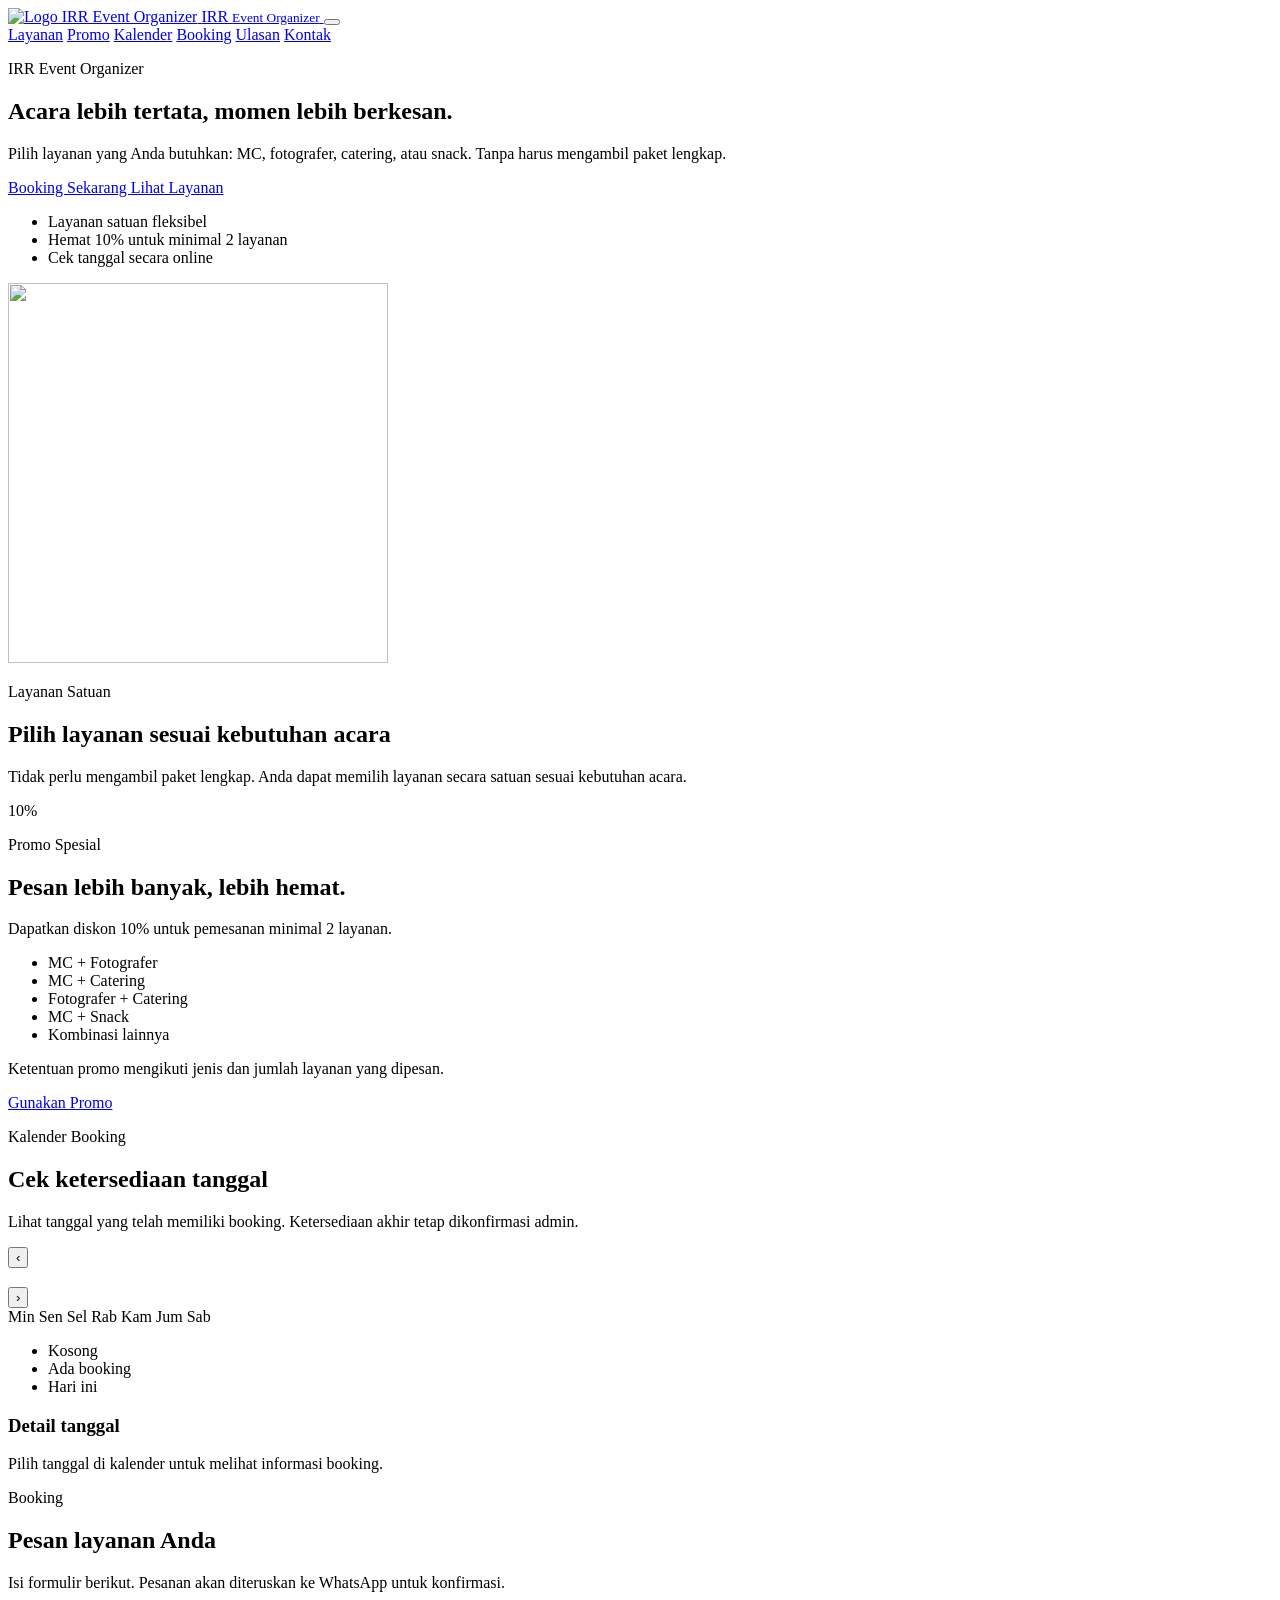
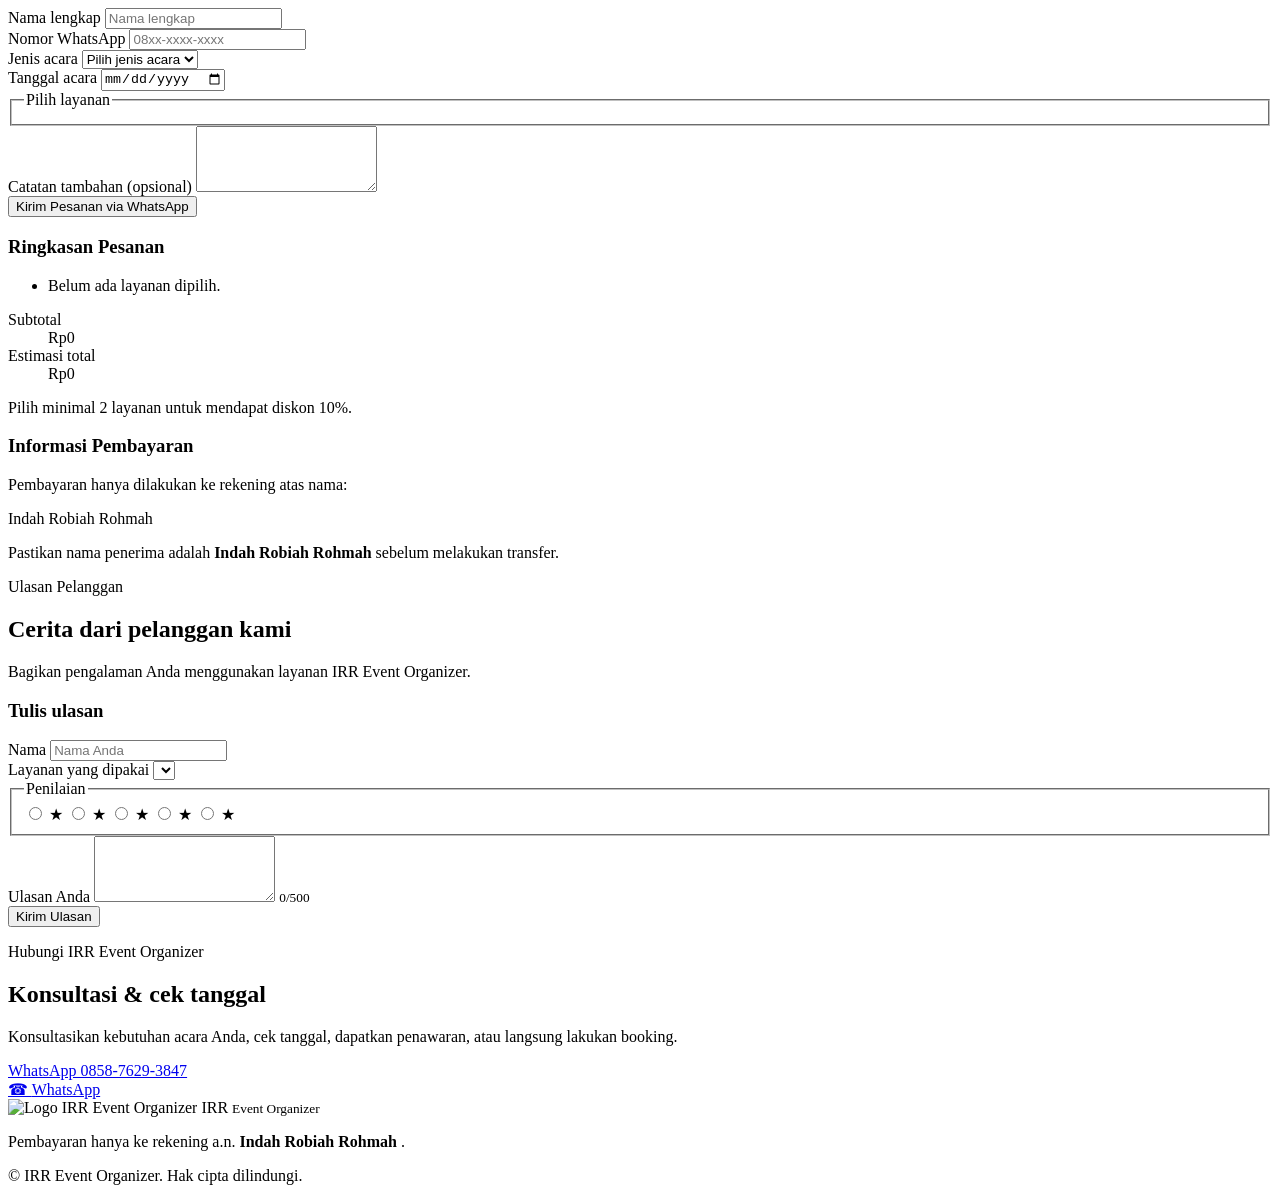
==== index.html @ 186641c0 "Create index.html" ====
<!DOCTYPE html>
<html lang="id">
<head>
  <meta charset="UTF-8">

  <meta name="viewport"
        content="width=device-width, initial-scale=1.0">

  <title>IRR Event Organizer | MC, Fotografer, Catering & Snack</title>

  <meta name="description"
        content="IRR Event Organizer menyediakan layanan MC, fotografer, catering, dan snack untuk acara ulang tahun, lamaran, dan berbagai acara spesial.">

  <meta name="keywords"
        content="event organizer, EO, MC ulang tahun, MC lamaran, fotografer, catering, snack, IRR Event Organizer">

  <meta name="author"
        content="IRR Event Organizer">

  <meta name="robots"
        content="index, follow">

  <!-- Canonical -->
  <link rel="canonical"
        href="https://diana.vercel.app/">

  <!-- Favicon -->
  <link rel="icon"
        type="image/png"
        href="images/logo.png">

  <link rel="apple-touch-icon"
        href="images/logo.png">

  <!-- Open Graph -->
  <meta property="og:type"
        content="website">

  <meta property="og:title"
        content="IRR Event Organizer">

  <meta property="og:description"
        content="MC, fotografer, catering dan snack untuk berbagai acara spesial.">

  <meta property="og:image"
        content="images/logo.png">

  <meta property="og:url"
        content="https://diana.vercel.app/">

  <meta property="og:site_name"
        content="IRR Event Organizer">

  <!-- Twitter -->
  <meta name="twitter:card"
        content="summary_large_image">

  <meta name="twitter:title"
        content="IRR Event Organizer">

  <meta name="twitter:description"
        content="Layanan MC, fotografer, catering dan snack untuk acara spesial.">

  <meta name="twitter:image"
        content="images/logo.png">

  <!-- Font -->
  <link rel="preconnect"
        href="https://fonts.googleapis.com">

  <link rel="preconnect"
        href="https://fonts.gstatic.com"
        crossorigin>

  <link href="https://fonts.googleapis.com/css2?family=Poppins:wght@400;500;600;700&display=swap"
        rel="stylesheet">

  <!-- CSS -->
  <link rel="stylesheet"
        href="css/style.css">

  <!-- Structured Data -->
  <script type="application/ld+json">
  {
    "@context": "https://schema.org",
    "@type": "ProfessionalService",
    "name": "IRR Event Organizer",
    "description": "Layanan MC, fotografer, catering dan snack untuk berbagai acara.",
    "image": "images/logo.png",
    "telephone": "+6285876293847",
    "priceRange": "Rp",
    "serviceType": [
      "MC Acara",
      "Fotografer",
      "Catering",
      "Snack"
    ]
  }
  </script>
</head>

<body>

  <!-- =========================
       HEADER
  ========================== -->
  <header class="header" id="top">

    <div class="container header-inner">

      <a href="#home"
         class="brand"
         aria-label="IRR Event Organizer">

        <img
          src="images/logo.png"
          alt="Logo IRR Event Organizer"
          width="42"
          height="42"
          loading="eager">

        <span>
          IRR
          <small>Event Organizer</small>
        </span>

      </a>

      <button
        class="nav-toggle"
        id="nav-toggle"
        type="button"
        aria-label="Buka menu"
        aria-expanded="false"
        aria-controls="nav">

        <span></span>
        <span></span>
        <span></span>

      </button>

      <nav
        class="nav"
        id="nav"
        aria-label="Navigasi utama">

        <a href="#layanan">Layanan</a>
        <a href="#promo">Promo</a>
        <a href="#kalender">Kalender</a>
        <a href="#booking">Booking</a>
        <a href="#ulasan">Ulasan</a>
        <a href="#kontak">Kontak</a>

      </nav>

    </div>

  </header>


  <main>

    <!-- =========================
         HERO
    ========================== -->
    <section
      class="hero"
      id="home">

      <div class="container hero-inner">

        <div class="hero-text">

          <p class="eyebrow">
            IRR Event Organizer
          </p>

          <h1>
            Acara lebih tertata,
            <span>momen lebih berkesan.</span>
          </h1>

          <p class="lead">
            Pilih layanan yang Anda butuhkan:
            MC, fotografer, catering, atau snack.
            Tanpa harus mengambil paket lengkap.
          </p>

          <div class="hero-actions">

            <a
              href="#booking"
              class="btn btn-primary">

              Booking Sekarang

            </a>

            <a
              href="#layanan"
              class="btn btn-ghost">

              Lihat Layanan

            </a>

          </div>

          <ul class="hero-points">

            <li>Layanan satuan fleksibel</li>

            <li>Hemat 10% untuk minimal 2 layanan</li>

            <li>Cek tanggal secara online</li>

          </ul>

        </div>


        <div
          class="hero-visual"
          aria-hidden="true">

          <img
            src="images/logo.png"
            alt=""
            width="380"
            height="380"
            loading="eager">

        </div>

      </div>

    </section>


    <!-- =========================
         LAYANAN
    ========================== -->
    <section
      class="section"
      id="layanan">

      <div class="container">

        <header class="section-head">

          <p class="eyebrow">
            Layanan Satuan
          </p>

          <h2>
            Pilih layanan sesuai kebutuhan acara
          </h2>

          <p>
            Tidak perlu mengambil paket lengkap.
            Anda dapat memilih layanan secara satuan
            sesuai kebutuhan acara.
          </p>

        </header>


        <div
          class="grid grid-3"
          id="service-grid">

        </div>

      </div>

    </section>


    <!-- =========================
         PROMO
    ========================== -->
    <section
      class="section section-alt"
      id="promo">

      <div class="container">

        <div class="promo">

          <div class="promo-badge">
            10%
          </div>

          <div class="promo-body">

            <p class="eyebrow">
              Promo Spesial
            </p>

            <h2>
              Pesan lebih banyak,
              lebih hemat.
            </h2>

            <p>
              Dapatkan diskon 10% untuk
              pemesanan minimal 2 layanan.
            </p>

            <ul class="chips">

              <li>MC + Fotografer</li>

              <li>MC + Catering</li>

              <li>Fotografer + Catering</li>

              <li>MC + Snack</li>

              <li>Kombinasi lainnya</li>

            </ul>

            <p class="fine">
              Ketentuan promo mengikuti jenis
              dan jumlah layanan yang dipesan.
            </p>

          </div>

          <a
            href="#booking"
            class="btn btn-light">

            Gunakan Promo

          </a>

        </div>

      </div>

    </section>


    <!-- =========================
         KALENDER
    ========================== -->
    <section
      class="section"
      id="kalender">

      <div class="container">

        <header class="section-head">

          <p class="eyebrow">
            Kalender Booking
          </p>

          <h2>
            Cek ketersediaan tanggal
          </h2>

          <p>
            Lihat tanggal yang telah memiliki booking.
            Ketersediaan akhir tetap dikonfirmasi admin.
          </p>

        </header>


        <div class="calendar-layout">

          <div class="calendar card">

            <div class="cal-head">

              <button
                class="icon-btn"
                id="prev-month"
                type="button"
                aria-label="Bulan sebelumnya">

                &#8249;

              </button>

              <h3
                id="month-year"
                aria-live="polite">
              </h3>

              <button
                class="icon-btn"
                id="next-month"
                type="button"
                aria-label="Bulan berikutnya">

                &#8250;

              </button>

            </div>


            <div
              class="cal-week"
              aria-hidden="true">

              <span>Min</span>
              <span>Sen</span>
              <span>Sel</span>
              <span>Rab</span>
              <span>Kam</span>
              <span>Jum</span>
              <span>Sab</span>

            </div>


            <div
              class="cal-grid"
              id="days-grid">
            </div>


            <ul class="legend">

              <li>
                <i class="dot dot-free"></i>
                Kosong
              </li>

              <li>
                <i class="dot dot-booked"></i>
                Ada booking
              </li>

              <li>
                <i class="dot dot-today"></i>
                Hari ini
              </li>

            </ul>

          </div>


          <aside
            class="card day-detail"
            id="day-detail"
            aria-live="polite">

            <h3>
              Detail tanggal
            </h3>

            <p class="muted">
              Pilih tanggal di kalender
              untuk melihat informasi booking.
            </p>

          </aside>

        </div>

      </div>

    </section>


    <!-- =========================
         BOOKING
    ========================== -->
    <section
      class="section section-alt"
      id="booking">

      <div class="container">

        <header class="section-head">

          <p class="eyebrow">
            Booking
          </p>

          <h2>
            Pesan layanan Anda
          </h2>

          <p>
            Isi formulir berikut.
            Pesanan akan diteruskan ke WhatsApp
            untuk konfirmasi.
          </p>

        </header>


        <div class="booking-layout">


          <!-- FORM -->

          <form
            class="card form"
            id="order-form"
            novalidate>

            <div class="field-row">

              <div class="field">

                <label for="client-name">
                  Nama lengkap
                </label>

                <input
                  type="text"
                  id="client-name"
                  autocomplete="name"
                  placeholder="Nama lengkap"
                  required>

              </div>


              <div class="field">

                <label for="client-phone">
                  Nomor WhatsApp
                </label>

                <input
                  type="tel"
                  id="client-phone"
                  inputmode="tel"
                  autocomplete="tel"
                  placeholder="08xx-xxxx-xxxx"
                  required>

              </div>

            </div>


            <div class="field-row">

              <div class="field">

                <label for="event-type">
                  Jenis acara
                </label>

                <select
                  id="event-type"
                  required>

                  <option
                    value=""
                    disabled
                    selected>

                    Pilih jenis acara

                  </option>

                  <option>
                    Ulang Tahun
                  </option>

                  <option>
                    Lamaran
                  </option>

                  <option>
                    Lainnya
                  </option>

                </select>

              </div>


              <div class="field">

                <label for="event-date">
                  Tanggal acara
                </label>

                <input
                  type="date"
                  id="event-date"
                  required>

                <small
                  class="hint"
                  id="date-hint">
                </small>

              </div>

            </div>


            <fieldset class="field services-pick">

              <legend>
                Pilih layanan
              </legend>

              <div id="service-options"></div>

            </fieldset>


            <div class="field">

              <label for="event-notes">
                Catatan tambahan
                <span class="muted">
                  (opsional)
                </span>
              </label>

              <textarea
                id="event-notes"
                rows="4"
                maxlength="1000"
                placeholder="Lokasi, konsep acara, jumlah tamu, dan kebutuhan lainnya">
              </textarea>

            </div>


            <p
              class="form-error"
              id="form-error"
              role="alert"
              hidden>
            </p>


            <button
              type="submit"
              class="btn btn-primary btn-block">

              Kirim Pesanan via WhatsApp

            </button>

          </form>


          <!-- SIDEBAR -->

          <aside class="side">


            <div class="card summary">

              <h3>
                Ringkasan Pesanan
              </h3>

              <ul
                class="summary-list"
                id="summary-list">

                <li class="muted">
                  Belum ada layanan dipilih.
                </li>

              </ul>


              <dl class="summary-total">

                <div>

                  <dt>
                    Subtotal
                  </dt>

                  <dd id="sum-subtotal">
                    Rp0
                  </dd>

                </div>


                <div
                  class="discount"
                  id="sum-discount-row"
                  hidden>

                  <dt>
                    Diskon promo 10%
                  </dt>

                  <dd id="sum-discount">
                    -Rp0
                  </dd>

                </div>


                <div class="total">

                  <dt>
                    Estimasi total
                  </dt>

                  <dd id="sum-total">
                    Rp0
                  </dd>

                </div>

              </dl>


              <p
                class="fine"
                id="sum-note">

                Pilih minimal 2 layanan
                untuk mendapat diskon 10%.

              </p>

            </div>


            <div class="card pay">

              <h3>
                Informasi Pembayaran
              </h3>

              <p>
                Pembayaran hanya dilakukan
                ke rekening atas nama:
              </p>

              <p class="pay-name">
                Indah Robiah Rohmah
              </p>

              <p
                class="pay-account"
                id="pay-account">
              </p>

              <p class="warn">

                Pastikan nama penerima adalah
                <strong>
                  Indah Robiah Rohmah
                </strong>
                sebelum melakukan transfer.

              </p>

            </div>


          </aside>

        </div>

      </div>

    </section>


    <!-- =========================
         ULASAN
    ========================== -->
    <section
      class="section"
      id="ulasan">

      <div class="container">

        <header class="section-head">

          <p class="eyebrow">
            Ulasan Pelanggan
          </p>

          <h2>
            Cerita dari pelanggan kami
          </h2>

          <p>
            Bagikan pengalaman Anda menggunakan
            layanan IRR Event Organizer.
          </p>

        </header>


        <div class="reviews-layout">


          <form
            class="card form"
            id="review-form"
            novalidate>

            <h3>
              Tulis ulasan
            </h3>


            <div class="field">

              <label for="rv-name">
                Nama
              </label>

              <input
                type="text"
                id="rv-name"
                maxlength="40"
                autocomplete="name"
                placeholder="Nama Anda"
                required>

            </div>


            <div class="field">

              <label for="rv-service">
                Layanan yang dipakai
              </label>

              <select
                id="rv-service"
                required>
              </select>

            </div>


            <fieldset class="field">

              <legend>
                Penilaian
              </legend>

              <div
                class="stars-input"
                id="rv-stars">

                <input
                  type="radio"
                  name="rating"
                  id="st5"
                  value="5">

                <label
                  for="st5"
                  title="5 bintang">
                  &#9733;
                </label>


                <input
                  type="radio"
                  name="rating"
                  id="st4"
                  value="4">

                <label
                  for="st4"
                  title="4 bintang">
                  &#9733;
                </label>


                <input
                  type="radio"
                  name="rating"
                  id="st3"
                  value="3">

                <label
                  for="st3"
                  title="3 bintang">
                  &#9733;
                </label>


                <input
                  type="radio"
                  name="rating"
                  id="st2"
                  value="2">

                <label
                  for="st2"
                  title="2 bintang">
                  &#9733;
                </label>


                <input
                  type="radio"
                  name="rating"
                  id="st1"
                  value="1">

                <label
                  for="st1"
                  title="1 bintang">
                  &#9733;
                </label>

              </div>

            </fieldset>


            <div class="field">

              <label for="rv-text">
                Ulasan Anda
              </label>

              <textarea
                id="rv-text"
                rows="4"
                maxlength="500"
                placeholder="Ceritakan pengalaman Anda"
                required>
              </textarea>

              <small class="hint">
                <span id="rv-count">0</span>/500
              </small>

            </div>


            <p
              class="form-error"
              id="rv-error"
              role="alert"
              hidden>
            </p>


            <button
              type="submit"
              class="btn btn-primary btn-block">

              Kirim Ulasan

            </button>

          </form>


          <div class="reviews-list">

            <div
              class="rating-summary card"
              id="rating-summary"
              hidden>

              <div
                class="avg"
                id="avg-score">
                0.0
              </div>

              <div>

                <div
                  class="stars"
                  id="avg-stars"
                  aria-hidden="true">
                </div>

                <small
                  class="muted"
                  id="avg-count">
                </small>

              </div>

            </div>


            <div
              id="review-list"
              class="review-items">
            </div>

          </div>

        </div>

      </div>

    </section>


    <!-- =========================
         KONTAK
    ========================== -->
    <section
      class="section section-alt"
      id="kontak">

      <div class="container">

        <div class="contact card">

          <div>

            <p class="eyebrow">
              Hubungi IRR Event Organizer
            </p>

            <h2>
              Konsultasi & cek tanggal
            </h2>

            <p>
              Konsultasikan kebutuhan acara Anda,
              cek tanggal, dapatkan penawaran,
              atau langsung lakukan booking.
            </p>

          </div>


          <a
            class="btn btn-primary"
            id="wa-link"
            href="#"
            target="_blank"
            rel="noopener noreferrer">

            WhatsApp 0858-7629-3847

          </a>

        </div>

      </div>

    </section>

  </main>


  <!-- =========================
       FLOATING WHATSAPP
  ========================== -->

  <a
    href="#"
    id="wa-floating"
    class="wa-floating"
    target="_blank"
    rel="noopener noreferrer"
    aria-label="Chat WhatsApp IRR Event Organizer">

    <span aria-hidden="true">
      ☎
    </span>

    <span>
      WhatsApp
    </span>

  </a>


  <!-- =========================
       FOOTER
  ========================== -->

  <footer class="footer">

    <div class="container footer-inner">

      <div class="brand brand-footer">

        <img
          src="images/logo.png"
          alt="Logo IRR Event Organizer"
          width="42"
          height="42"
          loading="lazy">

        <span>
          IRR
          <small>Event Organizer</small>
        </span>

      </div>


      <p>
        Pembayaran hanya ke rekening a.n.
        <strong>
          Indah Robiah Rohmah
        </strong>.
      </p>


      <p class="fine">
        &copy;
        <span id="year"></span>
        IRR Event Organizer.
        Hak cipta dilindungi.
      </p>

    </div>

  </footer>


  <!-- JavaScript -->
  <script
    src="js/script.js"
    defer>
  </script>

</body>
</html>
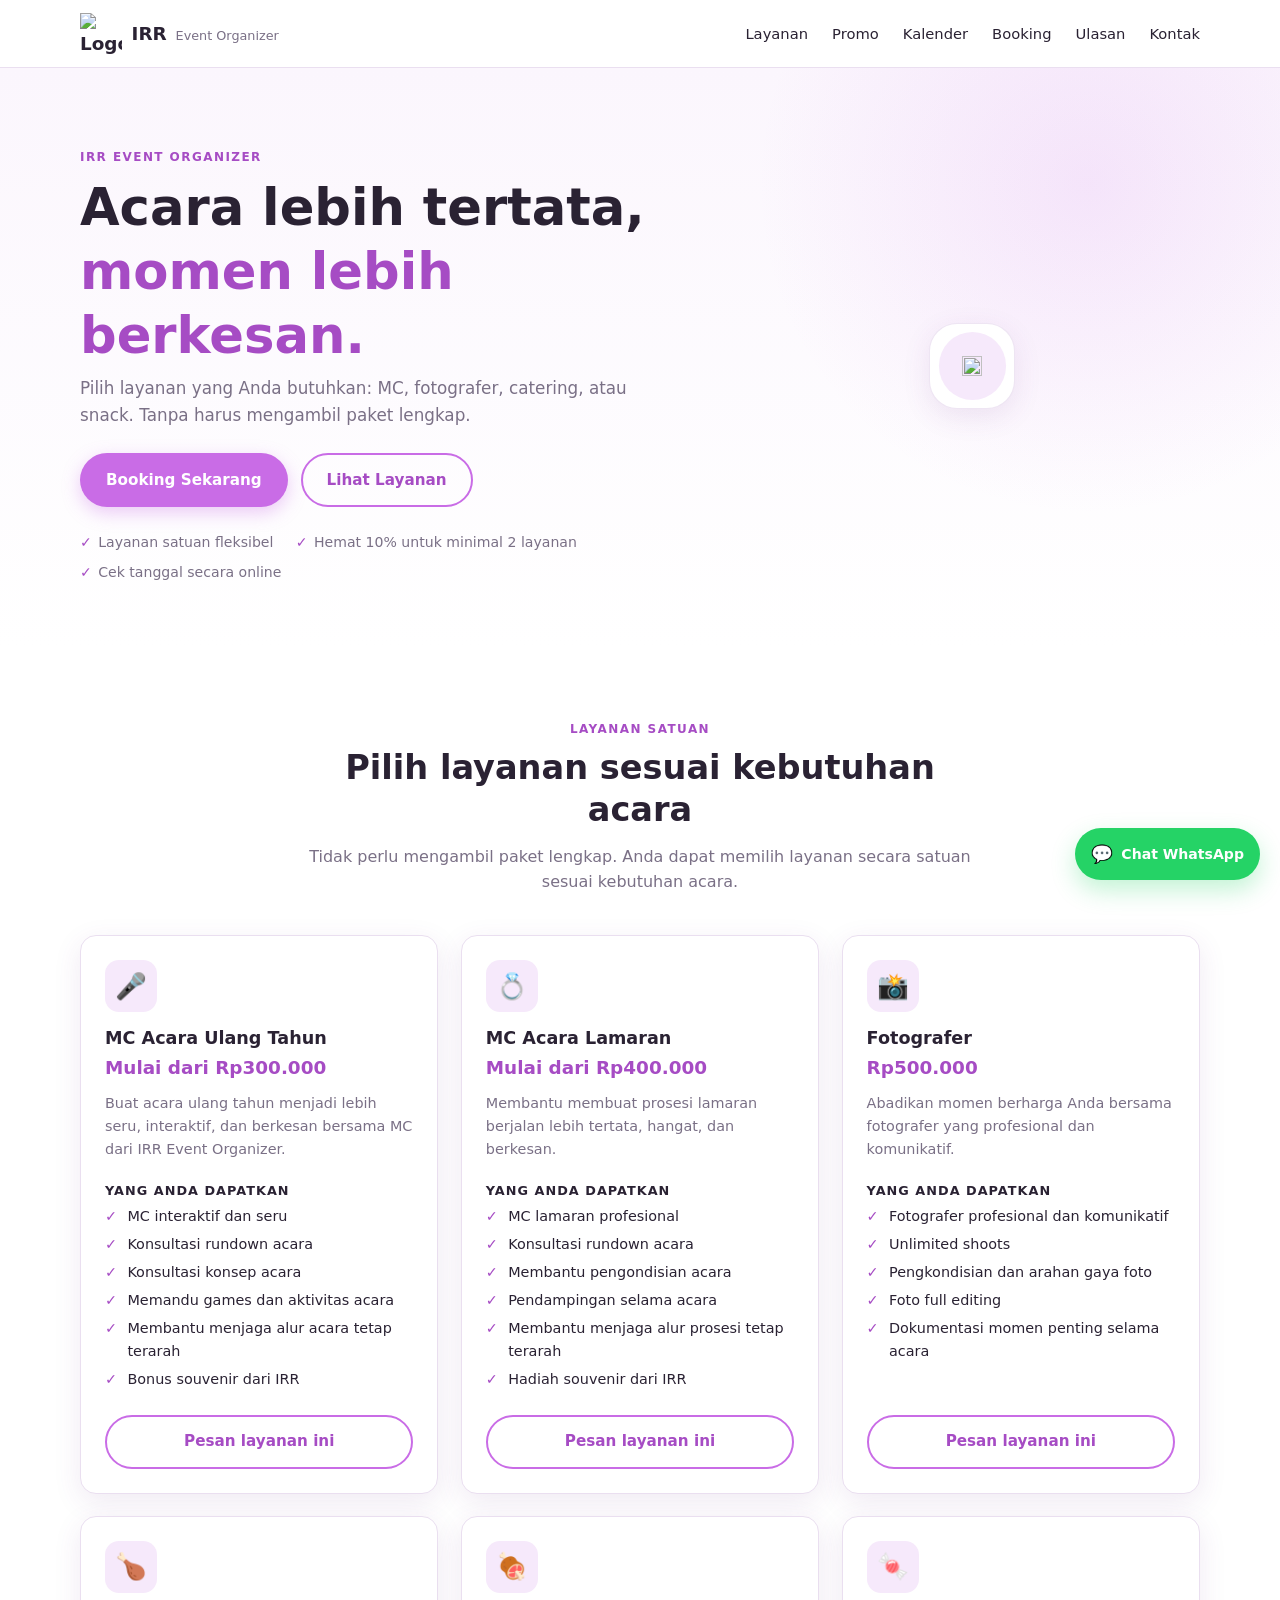
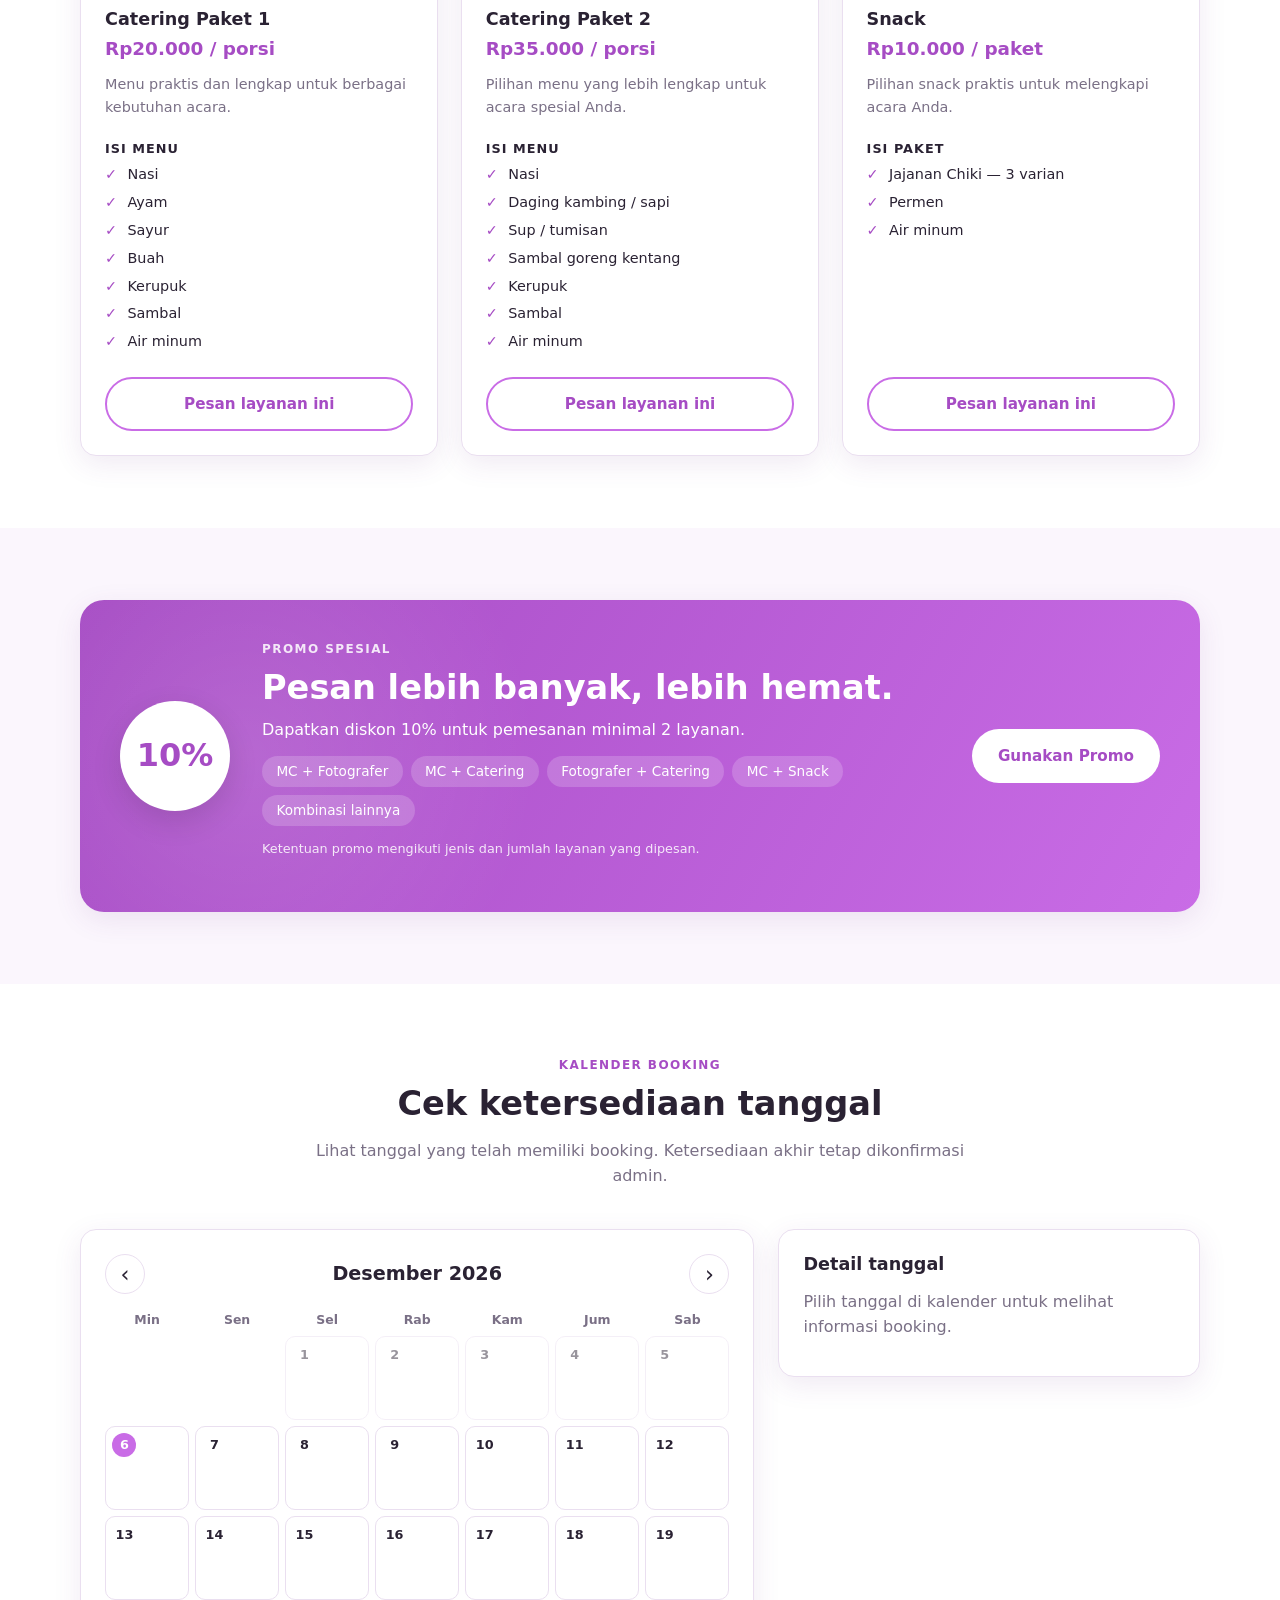
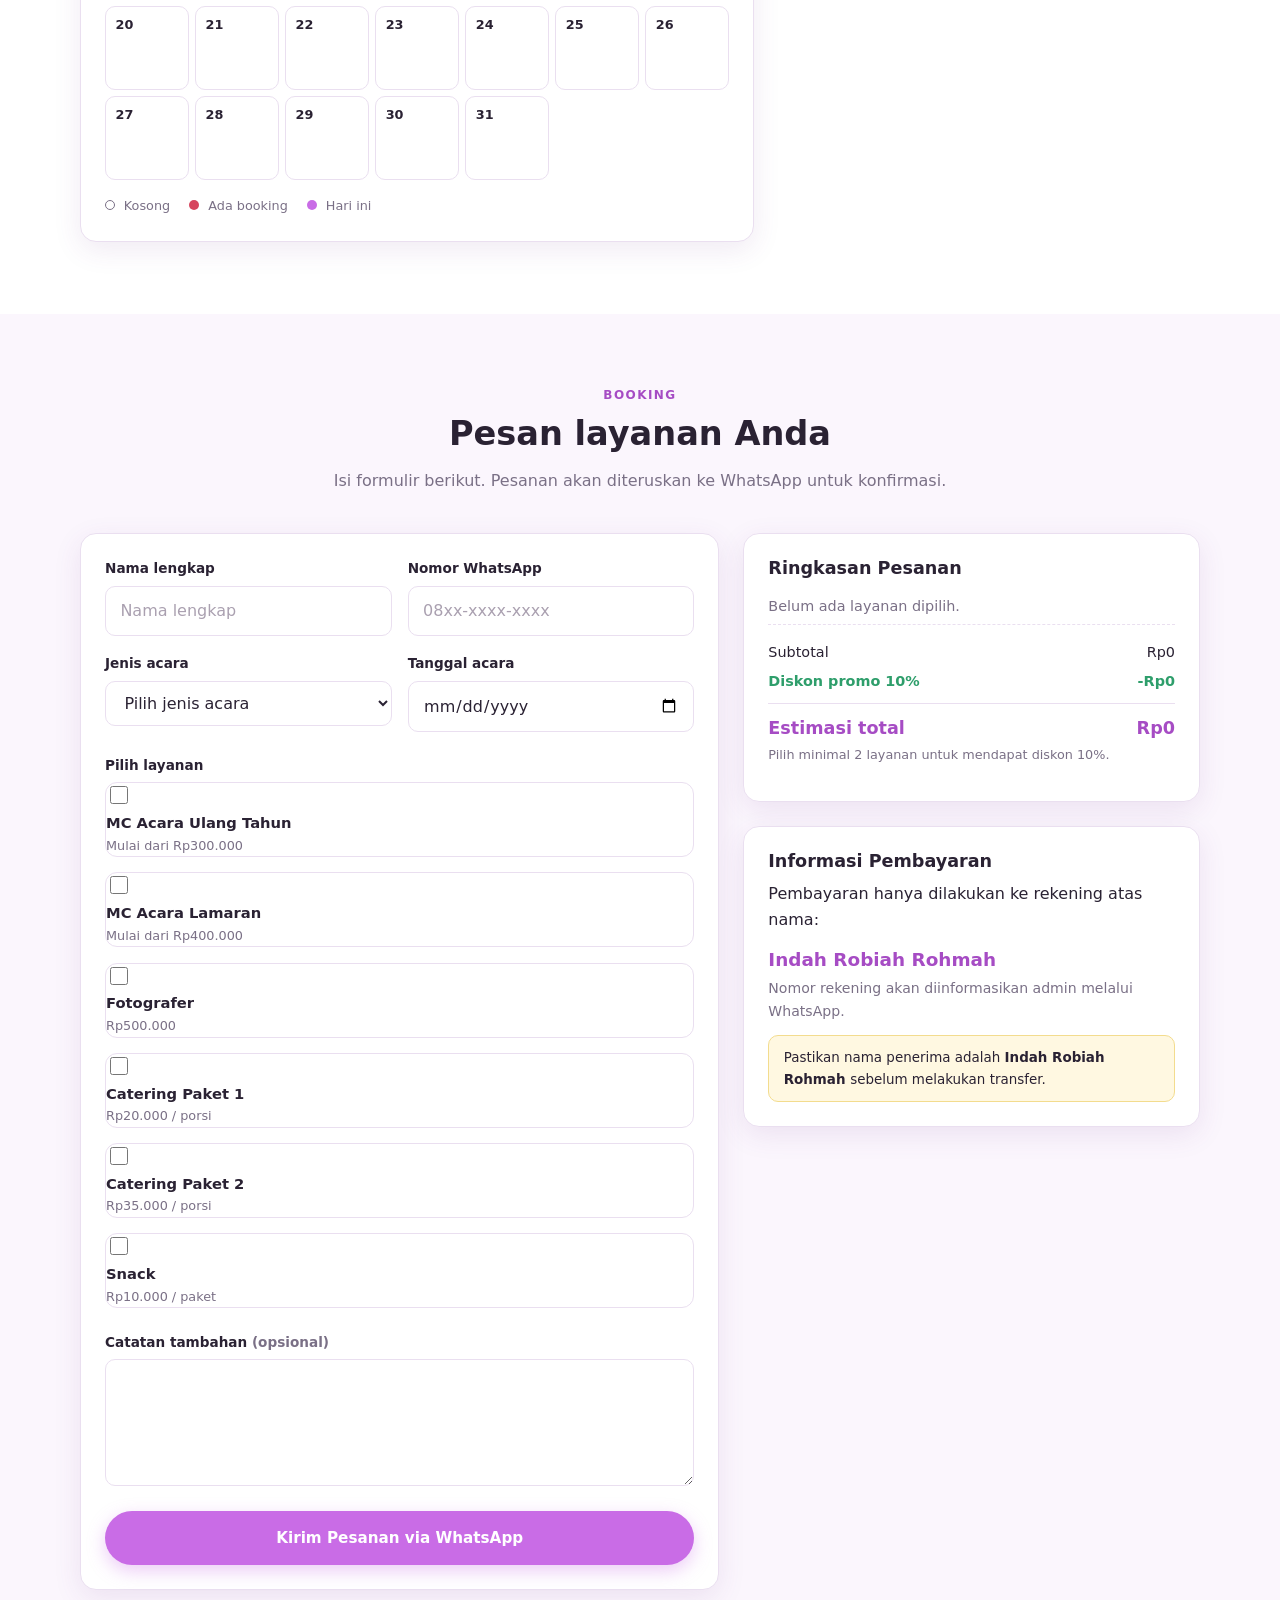
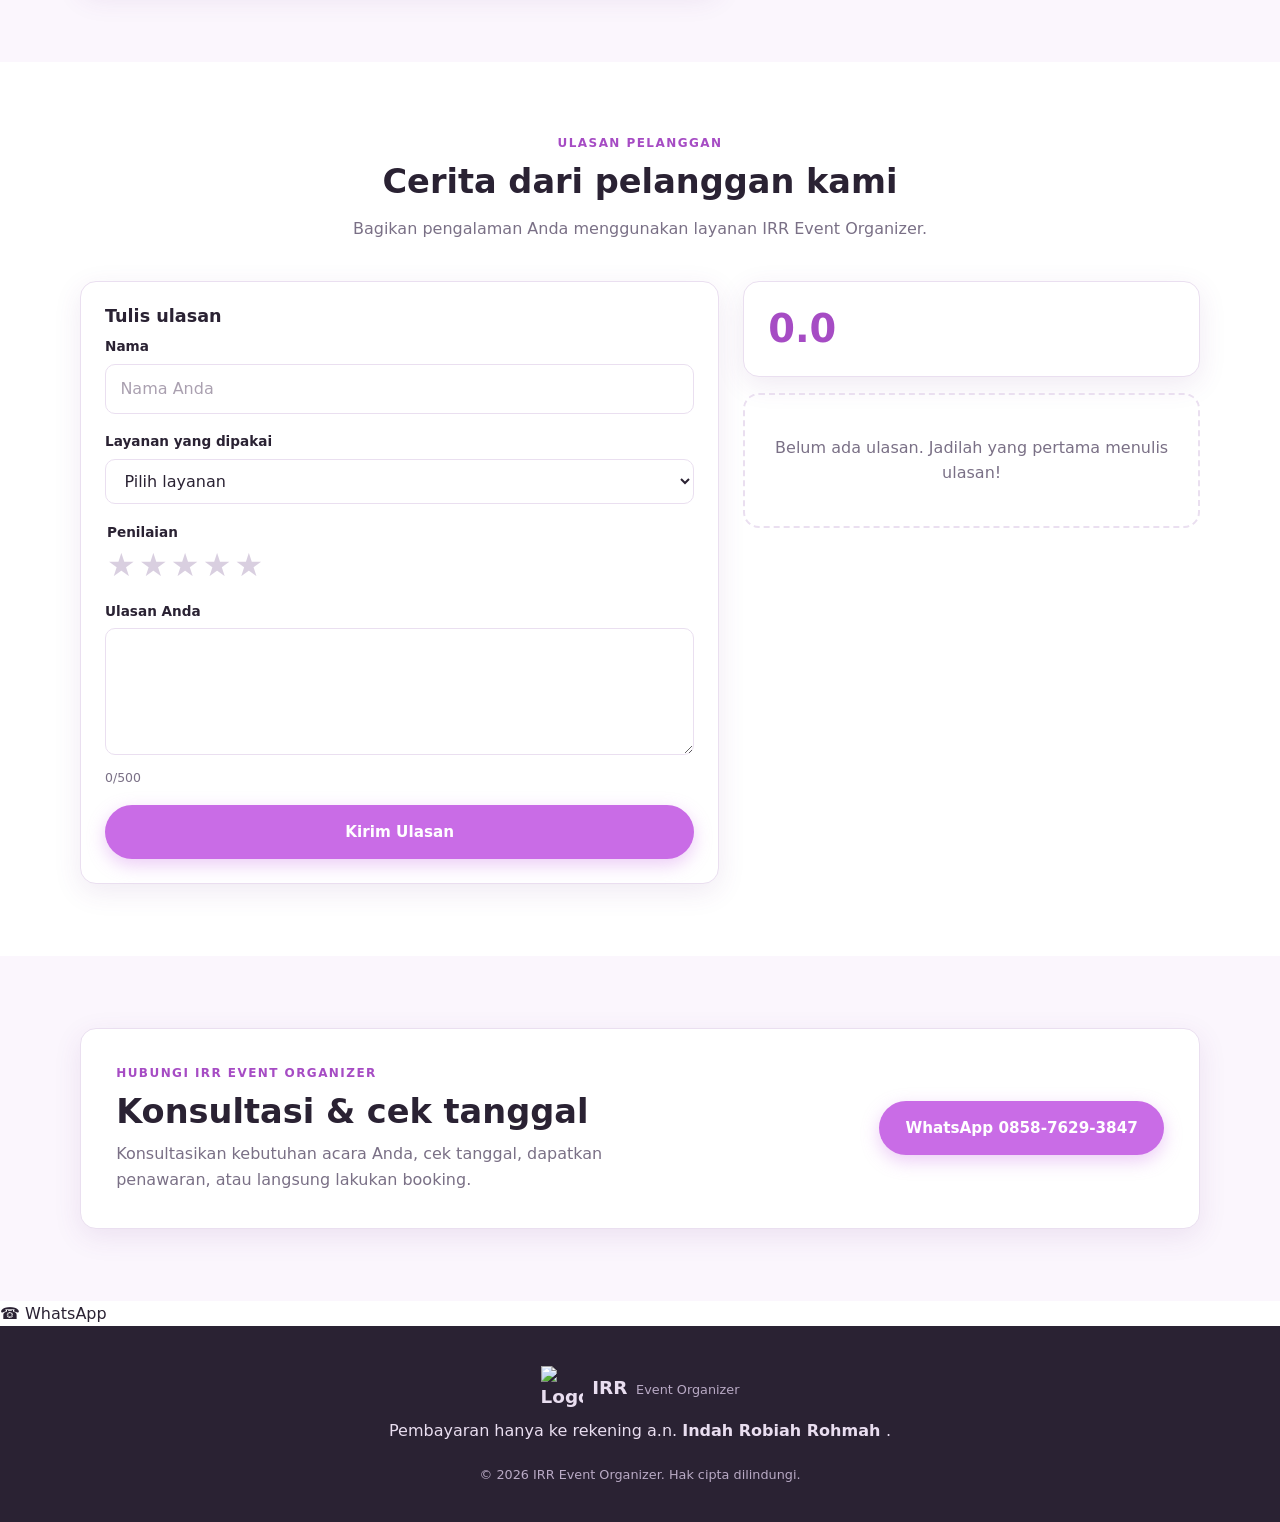
==== commit 675d2822: "Update index.html" ====
--- a/index.html
+++ b/index.html
@@ -1130,10 +1130,7 @@
 
 
   <!-- JavaScript -->
-  <script
-    src="js/script.js"
-    defer>
-  </script>
-
+  <script src="https://cdn.jsdelivr.net/npm/@supabase/supabase-js@2"></script>
+  <script src="js/script.js"></script>
 </body>
 </html>
--- a/css/style.css
+++ b/css/style.css
@@ -0,0 +1,1834 @@
+/* =========================================================
+   IRR EVENT ORGANIZER
+   STYLE.CSS — PRODUCTION UI
+   ========================================================= */
+
+:root {
+  --primary: #c96ce6;
+  --primary-dark: #a64cc4;
+  --primary-deep: #8439a3;
+  --primary-soft: #f6e9fb;
+
+  --ink: #2a2233;
+  --muted: #7a7086;
+  --line: #eadff0;
+
+  --bg: #ffffff;
+  --bg-alt: #fbf6fd;
+
+  --ok: #2e9e6b;
+  --danger: #d6455d;
+  --warning: #d89400;
+
+  --radius: 16px;
+  --radius-lg: 24px;
+
+  --shadow: 0 8px 28px rgba(110, 50, 140, 0.10);
+  --shadow-hover: 0 14px 35px rgba(110, 50, 140, 0.16);
+
+  --header-h: 68px;
+}
+
+/* =========================================================
+   RESET
+   ========================================================= */
+
+*,
+*::before,
+*::after {
+  box-sizing: border-box;
+}
+
+html {
+  scroll-behavior: smooth;
+  scroll-padding-top: calc(var(--header-h) + 14px);
+}
+
+body {
+  margin: 0;
+  font-family:
+    "Poppins",
+    system-ui,
+    -apple-system,
+    "Segoe UI",
+    Roboto,
+    Arial,
+    sans-serif;
+
+  color: var(--ink);
+  background: var(--bg);
+  line-height: 1.6;
+
+  -webkit-font-smoothing: antialiased;
+  text-rendering: optimizeLegibility;
+}
+
+body.menu-open {
+  overflow: hidden;
+}
+
+img {
+  max-width: 100%;
+  display: block;
+}
+
+button,
+input,
+select,
+textarea {
+  font: inherit;
+  color: inherit;
+}
+
+button {
+  border: 0;
+}
+
+a {
+  color: inherit;
+  text-decoration: none;
+}
+
+ul {
+  margin: 0;
+  padding: 0;
+  list-style: none;
+}
+
+h1,
+h2,
+h3,
+h4 {
+  line-height: 1.25;
+  margin: 0 0 0.5rem;
+}
+
+h1 {
+  font-size: clamp(2rem, 5vw, 3.2rem);
+}
+
+h2 {
+  font-size: clamp(1.5rem, 3.4vw, 2.1rem);
+}
+
+h3 {
+  font-size: 1.1rem;
+}
+
+p {
+  margin: 0 0 0.75rem;
+}
+
+::selection {
+  background: var(--primary);
+  color: #fff;
+}
+
+/* =========================================================
+   GLOBAL
+   ========================================================= */
+
+.container {
+  width: min(1120px, calc(100% - 2.5rem));
+  margin-inline: auto;
+}
+
+.muted {
+  color: var(--muted);
+}
+
+.fine {
+  font-size: 0.8rem;
+  color: var(--muted);
+}
+
+.eyebrow {
+  text-transform: uppercase;
+  letter-spacing: 0.12em;
+  font-size: 0.75rem;
+  font-weight: 600;
+  color: var(--primary-dark);
+  margin-bottom: 0.5rem;
+}
+
+.section {
+  padding: 4.5rem 0;
+}
+
+.section-alt {
+  background: var(--bg-alt);
+}
+
+.section-head {
+  max-width: 700px;
+  margin: 0 auto 2.5rem;
+  text-align: center;
+}
+
+.section-head h2 {
+  margin-bottom: 0.8rem;
+}
+
+.section-head p:last-child {
+  color: var(--muted);
+}
+
+.card {
+  background: #fff;
+  border: 1px solid var(--line);
+  border-radius: var(--radius);
+  padding: 1.5rem;
+  box-shadow: var(--shadow);
+}
+
+/* =========================================================
+   BUTTONS
+   ========================================================= */
+
+.btn {
+  display: inline-flex;
+  align-items: center;
+  justify-content: center;
+
+  min-height: 46px;
+  padding: 0.8rem 1.5rem;
+
+  border-radius: 999px;
+  border: 2px solid transparent;
+
+  font-weight: 600;
+  font-size: 0.95rem;
+
+  cursor: pointer;
+
+  transition:
+    transform 0.18s ease,
+    background 0.2s ease,
+    box-shadow 0.2s ease,
+    border-color 0.2s ease;
+}
+
+.btn:hover {
+  transform: translateY(-2px);
+}
+
+.btn:active {
+  transform: translateY(0);
+}
+
+.btn-primary {
+  background: var(--primary);
+  color: #fff;
+  box-shadow: 0 6px 18px rgba(201, 108, 230, 0.35);
+}
+
+.btn-primary:hover {
+  background: var(--primary-dark);
+  box-shadow: 0 10px 24px rgba(166, 76, 196, 0.32);
+}
+
+.btn-ghost {
+  border-color: var(--primary);
+  color: var(--primary-dark);
+  background: transparent;
+}
+
+.btn-ghost:hover {
+  background: var(--primary-soft);
+}
+
+.btn-light {
+  background: #fff;
+  color: var(--primary-dark);
+}
+
+.btn-block {
+  width: 100%;
+}
+
+.btn:disabled {
+  opacity: 0.55;
+  cursor: not-allowed;
+  transform: none;
+}
+
+/* =========================================================
+   ACCESSIBILITY
+   ========================================================= */
+
+.btn:focus-visible,
+.icon-btn:focus-visible,
+.nav-toggle:focus-visible,
+input:focus-visible,
+select:focus-visible,
+textarea:focus-visible,
+.cal-cell:focus-visible {
+  outline: 3px solid rgba(201, 108, 230, 0.42);
+  outline-offset: 2px;
+}
+
+/* =========================================================
+   HEADER
+   ========================================================= */
+
+.header {
+  position: sticky;
+  top: 0;
+  z-index: 100;
+
+  height: var(--header-h);
+
+  background: rgba(255, 255, 255, 0.94);
+  backdrop-filter: blur(12px);
+  -webkit-backdrop-filter: blur(12px);
+
+  border-bottom: 1px solid var(--line);
+}
+
+.header-inner {
+  height: 100%;
+
+  display: flex;
+  align-items: center;
+  justify-content: space-between;
+
+  gap: 1rem;
+}
+
+.brand {
+  display: flex;
+  align-items: center;
+
+  gap: 0.6rem;
+
+  font-weight: 700;
+  font-size: 1.15rem;
+
+  min-width: 0;
+}
+
+.brand img {
+  width: 42px;
+  height: 42px;
+  object-fit: contain;
+  flex: none;
+}
+
+.brand small {
+  font-weight: 500;
+  color: var(--muted);
+  font-size: 0.8rem;
+  margin-left: 0.15rem;
+}
+
+.nav {
+  display: flex;
+  align-items: center;
+  gap: 1.5rem;
+}
+
+.nav a {
+  position: relative;
+
+  font-size: 0.92rem;
+  font-weight: 500;
+
+  padding: 0.25rem 0;
+
+  transition: color 0.2s ease;
+}
+
+.nav a::after {
+  content: "";
+
+  position: absolute;
+  left: 0;
+  bottom: 0;
+
+  width: 0;
+  height: 2px;
+
+  background: var(--primary);
+
+  transition: width 0.2s ease;
+}
+
+.nav a:hover {
+  color: var(--primary-dark);
+}
+
+.nav a:hover::after {
+  width: 100%;
+}
+
+.nav-toggle {
+  display: none;
+
+  width: 44px;
+  height: 44px;
+
+  background: transparent;
+  border-radius: 10px;
+
+  cursor: pointer;
+}
+
+.nav-toggle:hover {
+  background: var(--primary-soft);
+}
+
+.nav-toggle span {
+  display: block;
+
+  width: 24px;
+  height: 2px;
+
+  background: var(--ink);
+
+  margin: 5px auto;
+
+  transition: transform 0.2s ease, opacity 0.2s ease;
+}
+
+.nav-toggle.active span:nth-child(1) {
+  transform: translateY(7px) rotate(45deg);
+}
+
+.nav-toggle.active span:nth-child(2) {
+  opacity: 0;
+}
+
+.nav-toggle.active span:nth-child(3) {
+  transform: translateY(-7px) rotate(-45deg);
+}
+
+/* =========================================================
+   HERO
+   ========================================================= */
+
+.hero {
+  position: relative;
+
+  overflow: hidden;
+
+  background:
+    radial-gradient(
+      circle at 85% 20%,
+      rgba(201, 108, 230, 0.14),
+      transparent 28%
+    ),
+    linear-gradient(180deg, var(--bg-alt), #fff);
+
+  padding: 5rem 0 4rem;
+}
+
+.hero-inner {
+  display: grid;
+
+  grid-template-columns: 1.15fr 0.85fr;
+
+  gap: 3rem;
+
+  align-items: center;
+}
+
+.hero h1 {
+  max-width: 680px;
+}
+
+.hero h1 span {
+  color: var(--primary-dark);
+}
+
+.lead {
+  font-size: 1.05rem;
+  color: var(--muted);
+
+  max-width: 560px;
+}
+
+.hero-actions {
+  display: flex;
+  flex-wrap: wrap;
+
+  gap: 0.8rem;
+
+  margin: 1.5rem 0;
+}
+
+.hero-points {
+  display: flex;
+  flex-wrap: wrap;
+
+  gap: 0.5rem 1.4rem;
+
+  font-size: 0.88rem;
+  color: var(--muted);
+}
+
+.hero-points li::before {
+  content: "✓";
+
+  color: var(--primary-dark);
+
+  font-weight: 700;
+
+  margin-right: 0.4rem;
+}
+
+.hero-visual {
+  position: relative;
+
+  background: #fff;
+
+  border-radius: 28px;
+
+  box-shadow: var(--shadow);
+
+  padding: 2rem;
+
+  aspect-ratio: 1;
+
+  display: grid;
+  place-items: center;
+
+  max-width: 380px;
+
+  justify-self: center;
+
+  border: 1px solid rgba(234, 223, 240, 0.8);
+}
+
+.hero-visual::before {
+  content: "";
+
+  position: absolute;
+
+  width: 80%;
+  height: 80%;
+
+  border-radius: 50%;
+
+  background: var(--primary-soft);
+
+  z-index: 0;
+}
+
+.hero-visual img {
+  position: relative;
+  z-index: 1;
+
+  width: 100%;
+  height: 100%;
+
+  object-fit: contain;
+}
+
+/* =========================================================
+   GRIDS
+   ========================================================= */
+
+.grid {
+  display: grid;
+  gap: 1.4rem;
+}
+
+.grid-3 {
+  grid-template-columns: repeat(3, 1fr);
+}
+
+/* =========================================================
+   SERVICE CARD
+   ========================================================= */
+
+.service-card {
+  display: flex;
+  flex-direction: column;
+
+  transition:
+    transform 0.2s ease,
+    box-shadow 0.2s ease,
+    border-color 0.2s ease;
+}
+
+.service-card:hover {
+  transform: translateY(-5px);
+
+  box-shadow: var(--shadow-hover);
+
+  border-color: rgba(201, 108, 230, 0.45);
+}
+
+.service-icon {
+  width: 52px;
+  height: 52px;
+
+  border-radius: 14px;
+
+  background: var(--primary-soft);
+
+  display: grid;
+  place-items: center;
+
+  font-size: 1.6rem;
+
+  margin-bottom: 1rem;
+}
+
+.service-card h3 {
+  margin-bottom: 0.2rem;
+}
+
+.price {
+  color: var(--primary-dark);
+
+  font-weight: 700;
+
+  font-size: 1.15rem;
+
+  margin-bottom: 0.6rem;
+}
+
+.service-desc {
+  color: var(--muted);
+
+  font-size: 0.9rem;
+}
+
+.service-card h4 {
+  font-size: 0.8rem;
+
+  text-transform: uppercase;
+
+  letter-spacing: 0.08em;
+
+  margin: 0.6rem 0 0.4rem;
+}
+
+.check-list {
+  font-size: 0.9rem;
+
+  flex: 1;
+
+  margin-bottom: 1.2rem;
+}
+
+.check-list li {
+  position: relative;
+
+  padding-left: 1.4rem;
+
+  margin-bottom: 0.3rem;
+}
+
+.check-list li::before {
+  content: "✓";
+
+  position: absolute;
+
+  left: 0;
+
+  color: var(--primary-dark);
+
+  font-weight: 700;
+}
+
+.service-card .btn {
+  width: 100%;
+}
+
+/* =========================================================
+   PROMO
+   ========================================================= */
+
+.promo {
+  display: grid;
+
+  grid-template-columns: auto 1fr auto;
+
+  gap: 2rem;
+
+  align-items: center;
+
+  background:
+    radial-gradient(
+      circle at 15% 50%,
+      rgba(255, 255, 255, 0.12),
+      transparent 30%
+    ),
+    linear-gradient(
+      120deg,
+      var(--primary-dark),
+      var(--primary)
+    );
+
+  color: #fff;
+
+  border-radius: var(--radius-lg);
+
+  padding: 2.5rem;
+
+  box-shadow: var(--shadow);
+}
+
+.promo .eyebrow,
+.promo .fine {
+  color: rgba(255, 255, 255, 0.86);
+}
+
+.promo-badge {
+  width: 110px;
+  height: 110px;
+
+  border-radius: 50%;
+
+  background: #fff;
+
+  color: var(--primary-dark);
+
+  display: grid;
+  place-items: center;
+
+  font-size: 2rem;
+
+  font-weight: 700;
+
+  box-shadow: 0 10px 30px rgba(0, 0, 0, 0.12);
+}
+
+.chips {
+  display: flex;
+
+  flex-wrap: wrap;
+
+  gap: 0.5rem;
+
+  margin: 0.8rem 0;
+}
+
+.chips li {
+  background: rgba(255, 255, 255, 0.18);
+
+  padding: 0.3rem 0.9rem;
+
+  border-radius: 999px;
+
+  font-size: 0.85rem;
+}
+
+/* =========================================================
+   CALENDAR
+   ========================================================= */
+
+.calendar-layout {
+  display: grid;
+
+  grid-template-columns: 1.6fr 1fr;
+
+  gap: 1.5rem;
+
+  align-items: start;
+}
+
+.cal-head {
+  display: flex;
+
+  align-items: center;
+
+  justify-content: space-between;
+
+  margin-bottom: 1rem;
+}
+
+.cal-head h3 {
+  margin: 0;
+
+  font-size: 1.2rem;
+}
+
+.icon-btn {
+  width: 40px;
+  height: 40px;
+
+  border-radius: 50%;
+
+  border: 1px solid var(--line);
+
+  background: #fff;
+
+  font-size: 1.4rem;
+
+  line-height: 1;
+
+  cursor: pointer;
+
+  transition:
+    background 0.2s ease,
+    transform 0.15s ease;
+}
+
+.icon-btn:hover {
+  background: var(--primary-soft);
+
+  transform: translateY(-1px);
+}
+
+.cal-week,
+.cal-grid {
+  display: grid;
+
+  grid-template-columns: repeat(7, 1fr);
+
+  gap: 6px;
+}
+
+.cal-week span {
+  text-align: center;
+
+  font-size: 0.78rem;
+
+  font-weight: 600;
+
+  color: var(--muted);
+
+  padding-bottom: 0.4rem;
+}
+
+.cal-cell {
+  min-height: 84px;
+
+  border: 1px solid var(--line);
+
+  border-radius: 10px;
+
+  background: #fff;
+
+  padding: 0.35rem 0.4rem;
+
+  text-align: left;
+
+  cursor: pointer;
+
+  display: flex;
+
+  flex-direction: column;
+
+  gap: 3px;
+
+  transition:
+    border-color 0.15s ease,
+    background 0.15s ease,
+    transform 0.15s ease;
+
+  overflow: hidden;
+}
+
+.cal-cell:hover {
+  border-color: var(--primary);
+
+  transform: translateY(-1px);
+}
+
+.cal-cell.empty {
+  border: 0;
+
+  background: transparent;
+
+  cursor: default;
+
+  transform: none;
+}
+
+.cal-cell.past {
+  opacity: 0.48;
+}
+
+.cal-cell.booked {
+  background: #fff5f7;
+
+  border-color: #f5c6cf;
+}
+
+.cal-cell.today .num {
+  background: var(--primary);
+
+  color: #fff;
+}
+
+.cal-cell.selected {
+  outline: 2px solid var(--primary-dark);
+
+  outline-offset: -2px;
+}
+
+.num {
+  font-size: 0.8rem;
+
+  font-weight: 600;
+
+  width: 24px;
+  height: 24px;
+
+  border-radius: 50%;
+
+  display: grid;
+
+  place-items: center;
+}
+
+.tag {
+  font-size: 0.64rem;
+
+  line-height: 1.25;
+
+  font-weight: 600;
+
+  padding: 1px 5px;
+
+  border-radius: 5px;
+
+  background: #fde3e8;
+
+  color: #a8243c;
+
+  white-space: nowrap;
+
+  overflow: hidden;
+
+  text-overflow: ellipsis;
+}
+
+.tag.more {
+  background: var(--primary-soft);
+
+  color: var(--primary-dark);
+}
+
+.legend {
+  display: flex;
+
+  flex-wrap: wrap;
+
+  gap: 1.2rem;
+
+  margin-top: 1rem;
+
+  font-size: 0.8rem;
+
+  color: var(--muted);
+}
+
+.dot {
+  display: inline-block;
+
+  width: 10px;
+  height: 10px;
+
+  border-radius: 50%;
+
+  margin-right: 0.3rem;
+}
+
+.dot-free {
+  background: #fff;
+
+  border: 1px solid var(--muted);
+}
+
+.dot-booked {
+  background: var(--danger);
+}
+
+.dot-today {
+  background: var(--primary);
+}
+
+.day-detail h3 {
+  margin-bottom: 0.8rem;
+}
+
+.detail-date {
+  font-weight: 600;
+
+  margin-bottom: 0.6rem;
+}
+
+.detail-item {
+  border: 1px solid var(--line);
+
+  border-radius: 12px;
+
+  padding: 0.8rem 1rem;
+
+  margin-bottom: 0.6rem;
+
+  background: var(--bg-alt);
+}
+
+.detail-item strong {
+  display: block;
+
+  font-size: 0.92rem;
+}
+
+.status {
+  font-size: 0.75rem;
+
+  color: var(--ok);
+
+  font-weight: 600;
+}
+
+.day-detail .btn {
+  margin-top: 0.6rem;
+
+  width: 100%;
+}
+
+/* =========================================================
+   FORMS
+   ========================================================= */
+
+.form .field {
+  margin-bottom: 1.1rem;
+
+  border: 0;
+
+  padding: 0;
+
+  min-width: 0;
+}
+
+.field-row {
+  display: grid;
+
+  grid-template-columns: 1fr 1fr;
+
+  gap: 1rem;
+}
+
+.form label,
+.form legend {
+  display: block;
+
+  font-size: 0.85rem;
+
+  font-weight: 600;
+
+  margin-bottom: 0.35rem;
+
+  padding: 0;
+}
+
+.form input[type="text"],
+.form input[type="tel"],
+.form input[type="date"],
+.form select,
+.form textarea {
+  width: 100%;
+
+  padding: 0.7rem 0.9rem;
+
+  border: 1px solid var(--line);
+
+  border-radius: 10px;
+
+  background: #fff;
+
+  transition:
+    border-color 0.2s ease,
+    box-shadow 0.2s ease;
+}
+
+.form input::placeholder,
+.form textarea::placeholder {
+  color: #aaa0b0;
+}
+
+.form input:focus,
+.form select:focus,
+.form textarea:focus {
+  border-color: var(--primary);
+
+  box-shadow: 0 0 0 3px rgba(201, 108, 230, 0.1);
+
+  outline: none;
+}
+
+.form textarea {
+  resize: vertical;
+
+  min-height: 110px;
+}
+
+.hint {
+  display: block;
+
+  margin-top: 0.3rem;
+
+  font-size: 0.78rem;
+
+  color: var(--muted);
+}
+
+.hint.warn-text {
+  color: #a8243c;
+}
+
+.form-error {
+  background: #fdecef;
+
+  color: #a8243c;
+
+  border-radius: 10px;
+
+  padding: 0.7rem 1rem;
+
+  font-size: 0.88rem;
+
+  margin-bottom: 1rem;
+}
+
+/* =========================================================
+   SERVICE PICKER
+   ========================================================= */
+
+.services-pick {
+  border: 0;
+
+  padding: 0;
+
+  margin: 0 0 1.1rem;
+}
+
+.services-pick > div {
+  display: grid;
+
+  gap: 0.6rem;
+}
+
+.pick {
+  display: grid;
+
+  grid-template-columns: auto 1fr auto;
+
+  gap: 0.8rem;
+
+  align-items: center;
+
+  border: 1px solid var(--line);
+
+  border-radius: 12px;
+
+  padding: 0.7rem 0.9rem;
+
+  cursor: pointer;
+
+  transition:
+    border-color 0.15s ease,
+    background 0.15s ease,
+    transform 0.15s ease;
+}
+
+.pick:hover {
+  border-color: var(--primary);
+
+  transform: translateY(-1px);
+}
+
+.pick.on {
+  background: var(--primary-soft);
+
+  border-color: var(--primary);
+}
+
+.pick input[type="checkbox"] {
+  width: 18px;
+  height: 18px;
+
+  accent-color: var(--primary-dark);
+}
+
+.pick .p-name {
+  font-weight: 600;
+
+  font-size: 0.92rem;
+
+  display: block;
+
+  margin: 0;
+}
+
+.pick .p-price {
+  font-size: 0.8rem;
+
+  color: var(--muted);
+
+  font-weight: 400;
+}
+
+.qty {
+  display: none;
+
+  align-items: center;
+
+  gap: 0.4rem;
+
+  font-size: 0.78rem;
+}
+
+.pick.on .qty {
+  display: flex;
+}
+
+.qty input {
+  width: 70px;
+
+  padding: 0.35rem 0.5rem;
+
+  border: 1px solid var(--line);
+
+  border-radius: 8px;
+
+  text-align: center;
+
+  background: #fff;
+}
+
+/* =========================================================
+   BOOKING
+   ========================================================= */
+
+.booking-layout,
+.reviews-layout {
+  display: grid;
+
+  grid-template-columns: 1.4fr 1fr;
+
+  gap: 1.5rem;
+
+  align-items: start;
+}
+
+.side {
+  display: grid;
+
+  gap: 1.5rem;
+
+  position: sticky;
+
+  top: calc(var(--header-h) + 16px);
+}
+
+.summary-list li {
+  display: flex;
+
+  justify-content: space-between;
+
+  gap: 1rem;
+
+  font-size: 0.9rem;
+
+  padding: 0.4rem 0;
+
+  border-bottom: 1px dashed var(--line);
+}
+
+.summary-list li span:last-child {
+  white-space: nowrap;
+
+  font-weight: 600;
+}
+
+.summary-total {
+  margin: 0.8rem 0 0;
+}
+
+.summary-total div {
+  display: flex;
+
+  justify-content: space-between;
+
+  font-size: 0.9rem;
+
+  padding: 0.2rem 0;
+}
+
+.summary-total dt,
+.summary-total dd {
+  margin: 0;
+}
+
+.summary-total .discount {
+  color: var(--ok);
+
+  font-weight: 600;
+}
+
+.summary-total .total {
+  font-size: 1.1rem;
+
+  font-weight: 700;
+
+  border-top: 1px solid var(--line);
+
+  margin-top: 0.4rem;
+
+  padding-top: 0.6rem;
+
+  color: var(--primary-dark);
+}
+
+.pay-name {
+  font-size: 1.15rem;
+
+  font-weight: 700;
+
+  color: var(--primary-dark);
+
+  margin-bottom: 0.2rem;
+}
+
+.pay-account {
+  font-size: 0.88rem;
+
+  color: var(--muted);
+
+  word-break: break-word;
+}
+
+.warn {
+  background: #fff8e1;
+
+  border: 1px solid #f3dc8e;
+
+  padding: 0.7rem 0.9rem;
+
+  border-radius: 10px;
+
+  font-size: 0.84rem;
+
+  margin: 0.8rem 0 0;
+}
+
+/* =========================================================
+   REVIEWS
+   ========================================================= */
+
+.stars-input {
+  display: inline-flex;
+
+  flex-direction: row-reverse;
+
+  gap: 0.2rem;
+}
+
+.stars-input input {
+  position: absolute;
+
+  opacity: 0;
+
+  pointer-events: none;
+}
+
+.stars-input label {
+  font-size: 2rem;
+
+  line-height: 1;
+
+  color: #d9cfe0;
+
+  cursor: pointer;
+
+  margin: 0;
+
+  transition: color 0.1s ease;
+}
+
+.stars-input label:hover,
+.stars-input label:hover ~ label,
+.stars-input input:checked ~ label {
+  color: #f5b301;
+}
+
+.stars-input input:focus-visible + label {
+  outline: 3px solid rgba(201, 108, 230, 0.45);
+
+  border-radius: 4px;
+}
+
+.stars {
+  color: #f5b301;
+
+  letter-spacing: 2px;
+
+  font-size: 1.1rem;
+}
+
+.stars .off {
+  color: #d9cfe0;
+}
+
+.rating-summary {
+  display: flex;
+
+  align-items: center;
+
+  gap: 1rem;
+
+  margin-bottom: 1rem;
+
+  padding: 1rem 1.5rem;
+}
+
+.avg {
+  font-size: 2.4rem;
+
+  font-weight: 700;
+
+  color: var(--primary-dark);
+}
+
+.review-items {
+  display: grid;
+
+  gap: 1rem;
+}
+
+.review {
+  background: #fff;
+
+  border: 1px solid var(--line);
+
+  border-radius: var(--radius);
+
+  padding: 1.2rem 1.4rem;
+}
+
+.review-top {
+  display: flex;
+
+  align-items: center;
+
+  gap: 0.8rem;
+
+  margin-bottom: 0.5rem;
+}
+
+.avatar {
+  width: 42px;
+  height: 42px;
+
+  border-radius: 50%;
+
+  background: var(--primary-soft);
+
+  color: var(--primary-dark);
+
+  display: grid;
+
+  place-items: center;
+
+  font-weight: 700;
+
+  flex: none;
+}
+
+.review-top strong {
+  display: block;
+
+  font-size: 0.95rem;
+
+  line-height: 1.2;
+}
+
+.review-top small {
+  color: var(--muted);
+
+  font-size: 0.78rem;
+}
+
+.review p {
+  margin: 0.4rem 0 0;
+
+  font-size: 0.92rem;
+
+  white-space: pre-wrap;
+
+  word-break: break-word;
+}
+
+.empty-state {
+  text-align: center;
+
+  padding: 2.5rem 1rem;
+
+  border: 2px dashed var(--line);
+
+  border-radius: var(--radius);
+
+  color: var(--muted);
+}
+
+/* =========================================================
+   CONTACT
+   ========================================================= */
+
+.contact {
+  display: flex;
+
+  align-items: center;
+
+  justify-content: space-between;
+
+  gap: 2rem;
+
+  padding: 2.2rem;
+}
+
+.contact p:last-child {
+  margin: 0;
+
+  color: var(--muted);
+
+  max-width: 560px;
+}
+
+/* =========================================================
+   FOOTER
+   ========================================================= */
+
+.footer {
+  background: var(--ink);
+
+  color: #e9def0;
+
+  padding: 2.5rem 0 1.5rem;
+}
+
+.footer-inner {
+  display: grid;
+
+  gap: 0.6rem;
+
+  justify-items: center;
+
+  text-align: center;
+}
+
+.brand-footer small {
+  color: #b9aac5;
+}
+
+.footer .fine {
+  color: #b9aac5;
+}
+
+/* =========================================================
+   WHATSAPP FLOATING BUTTON
+   Dibuat otomatis oleh JavaScript
+   ========================================================= */
+
+.wa-float {
+  position: fixed;
+
+  right: 20px;
+  bottom: 20px;
+
+  z-index: 90;
+
+  display: inline-flex;
+
+  align-items: center;
+
+  gap: 0.5rem;
+
+  padding: 0.75rem 1rem;
+
+  border-radius: 999px;
+
+  background: #25d366;
+
+  color: #fff;
+
+  font-size: 0.88rem;
+
+  font-weight: 700;
+
+  box-shadow: 0 10px 25px rgba(37, 211, 102, 0.28);
+
+  transition:
+    transform 0.2s ease,
+    box-shadow 0.2s ease;
+}
+
+.wa-float:hover {
+  transform: translateY(-3px);
+
+  box-shadow: 0 14px 30px rgba(37, 211, 102, 0.35);
+}
+
+.wa-float-icon {
+  font-size: 1.1rem;
+}
+
+/* =========================================================
+   RESPONSIVE — TABLET
+   ========================================================= */
+
+@media (max-width: 960px) {
+  .grid-3 {
+    grid-template-columns: repeat(2, 1fr);
+  }
+
+  .calendar-layout,
+  .booking-layout,
+  .reviews-layout {
+    grid-template-columns: 1fr;
+  }
+
+  .side {
+    position: static;
+  }
+
+  .promo {
+    grid-template-columns: 1fr;
+
+    text-align: center;
+
+    justify-items: center;
+  }
+
+  .chips {
+    justify-content: center;
+  }
+
+  .hero-inner {
+    gap: 2rem;
+  }
+}
+
+/* =========================================================
+   RESPONSIVE — MOBILE NAV
+   ========================================================= */
+
+@media (max-width: 760px) {
+  .container {
+    width: min(100% - 1.5rem, 1120px);
+  }
+
+  .nav-toggle {
+    display: block;
+  }
+
+  .nav {
+    position: absolute;
+
+    top: var(--header-h);
+
+    left: 0;
+    right: 0;
+
+    background: #fff;
+
+    flex-direction: column;
+
+    align-items: stretch;
+
+    gap: 0;
+
+    border-bottom: 1px solid var(--line);
+
+    max-height: 0;
+
+    overflow: hidden;
+
+    transition: max-height 0.25s ease;
+
+    box-shadow: 0 10px 25px rgba(42, 34, 51, 0.08);
+  }
+
+  .nav.open {
+    max-height: 420px;
+  }
+
+  .nav a {
+    padding: 0.9rem 1.25rem;
+
+    border-top: 1px solid var(--line);
+  }
+
+  .nav a::after {
+    display: none;
+  }
+
+  .hero {
+    padding: 3rem 0 2.5rem;
+  }
+
+  .hero-inner {
+    grid-template-columns: 1fr;
+
+    text-align: center;
+
+    gap: 2rem;
+  }
+
+  .hero h1 {
+    font-size: clamp(2rem, 10vw, 2.7rem);
+  }
+
+  .lead {
+    margin-inline: auto;
+  }
+
+  .hero-actions,
+  .hero-points {
+    justify-content: center;
+  }
+
+  .hero-visual {
+    max-width: 240px;
+
+    order: -1;
+  }
+
+  .section {
+    padding: 3.2rem 0;
+  }
+
+  .field-row {
+    grid-template-columns: 1fr;
+
+    gap: 0;
+  }
+
+  .contact {
+    flex-direction: column;
+
+    text-align: center;
+  }
+
+  .contact .btn {
+    width: 100%;
+  }
+
+  .cal-cell {
+    min-height: 62px;
+
+    padding: 0.25rem;
+  }
+
+  .tag {
+    font-size: 0;
+
+    padding: 0;
+
+    width: 8px;
+    height: 8px;
+
+    border-radius: 50%;
+
+    background: var(--danger);
+  }
+
+  .tag.more {
+    display: none;
+  }
+
+  .wa-float {
+    right: 14px;
+
+    bottom: 14px;
+
+    width: 48px;
+    height: 48px;
+
+    padding: 0;
+
+    justify-content: center;
+  }
+
+  .wa-float-text {
+    display: none;
+  }
+}
+
+/* =========================================================
+   RESPONSIVE — SMALL MOBILE
+   ========================================================= */
+
+@media (max-width: 560px) {
+  .grid-3 {
+    grid-template-columns: 1fr;
+  }
+
+  .pick {
+    grid-template-columns: auto 1fr;
+  }
+
+  .qty {
+    grid-column: 2;
+  }
+
+  .brand small {
+    display: none;
+  }
+
+  .hero-actions .btn {
+    width: 100%;
+  }
+
+  .promo {
+    padding: 1.7rem;
+  }
+
+  .promo-badge {
+    width: 90px;
+    height: 90px;
+
+    font-size: 1.7rem;
+  }
+
+  .calendar.card {
+    padding: 1rem;
+  }
+
+  .cal-week,
+  .cal-grid {
+    gap: 3px;
+  }
+
+  .cal-cell {
+    min-height: 52px;
+  }
+
+  .num {
+    width: 21px;
+    height: 21px;
+
+    font-size: 0.72rem;
+  }
+
+  .card {
+    padding: 1.15rem;
+  }
+}
+
+/* =========================================================
+   REDUCED MOTION
+   ========================================================= */
+
+@media (prefers-reduced-motion: reduce) {
+  html {
+    scroll-behavior: auto;
+  }
+
+  *,
+  *::before,
+  *::after {
+    animation-duration: 0.01ms !important;
+    animation-iteration-count: 1 !important;
+    transition: none !important;
+  }
+}
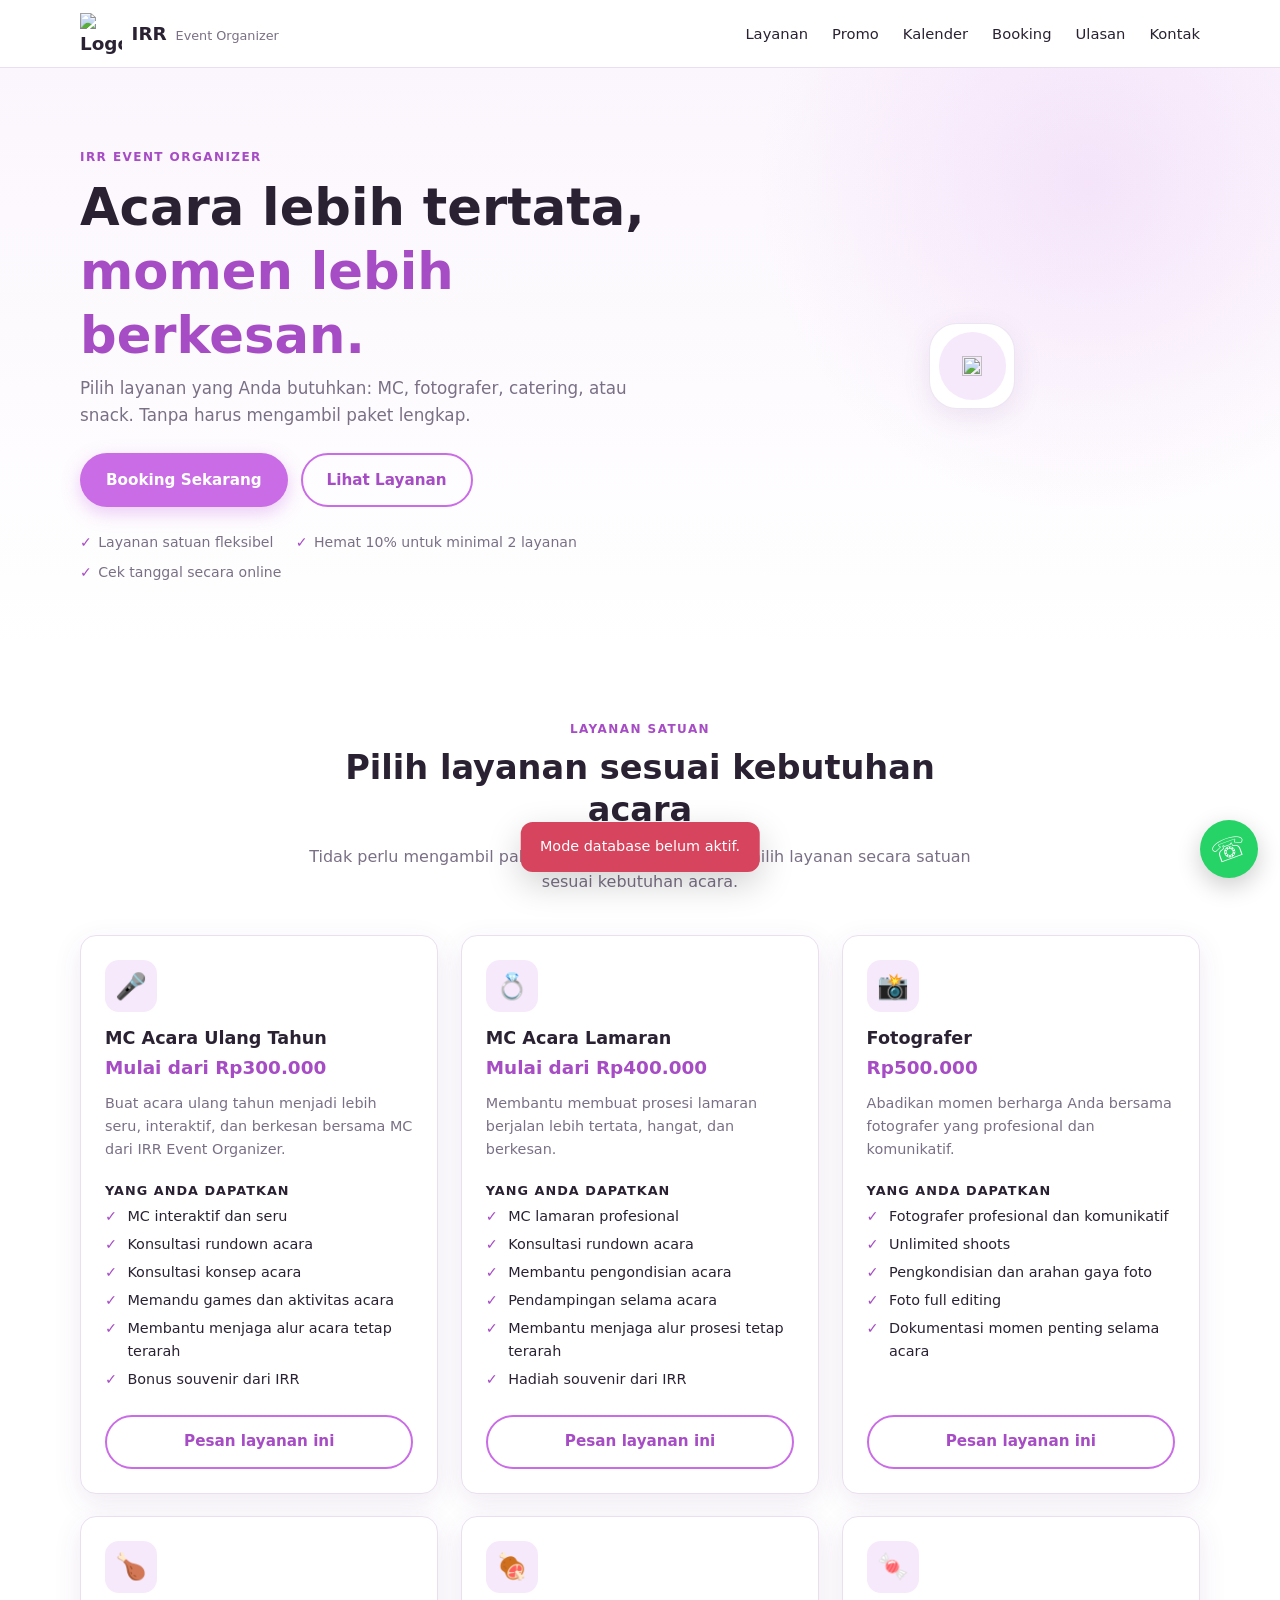
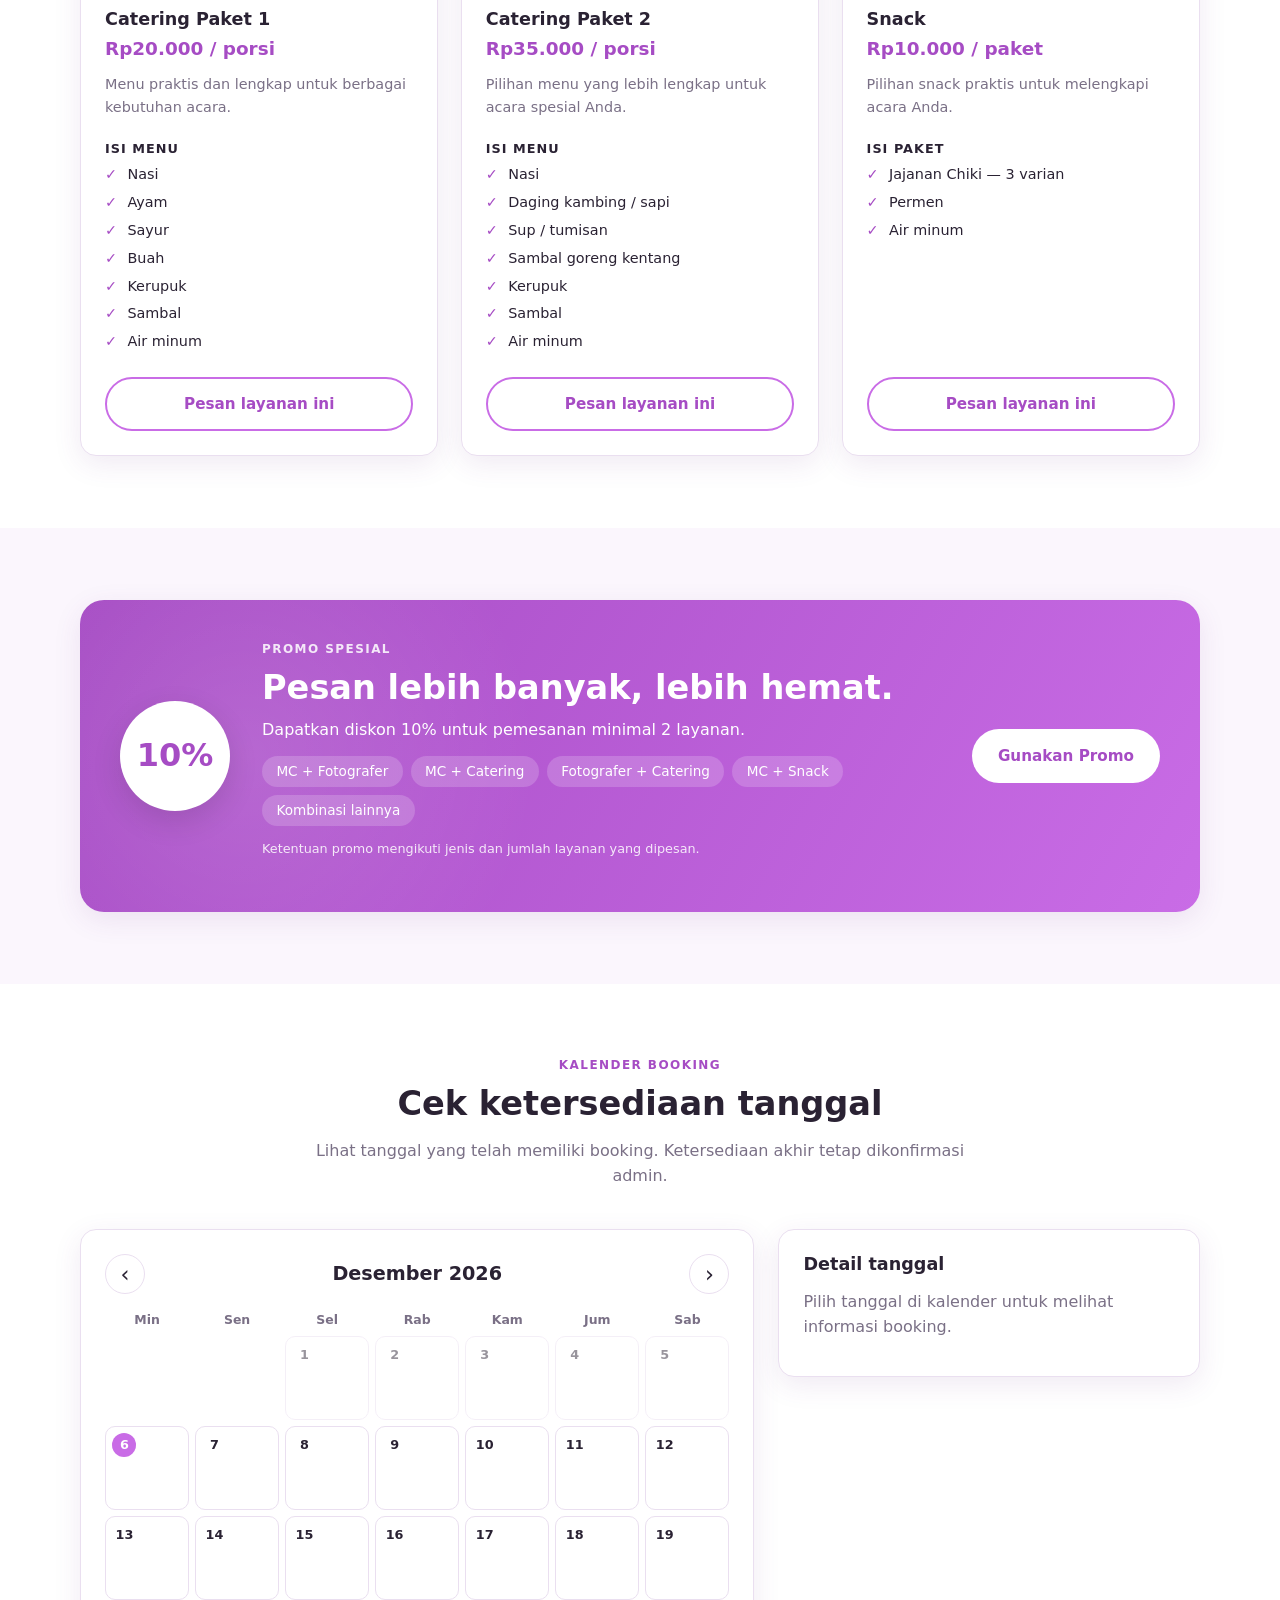
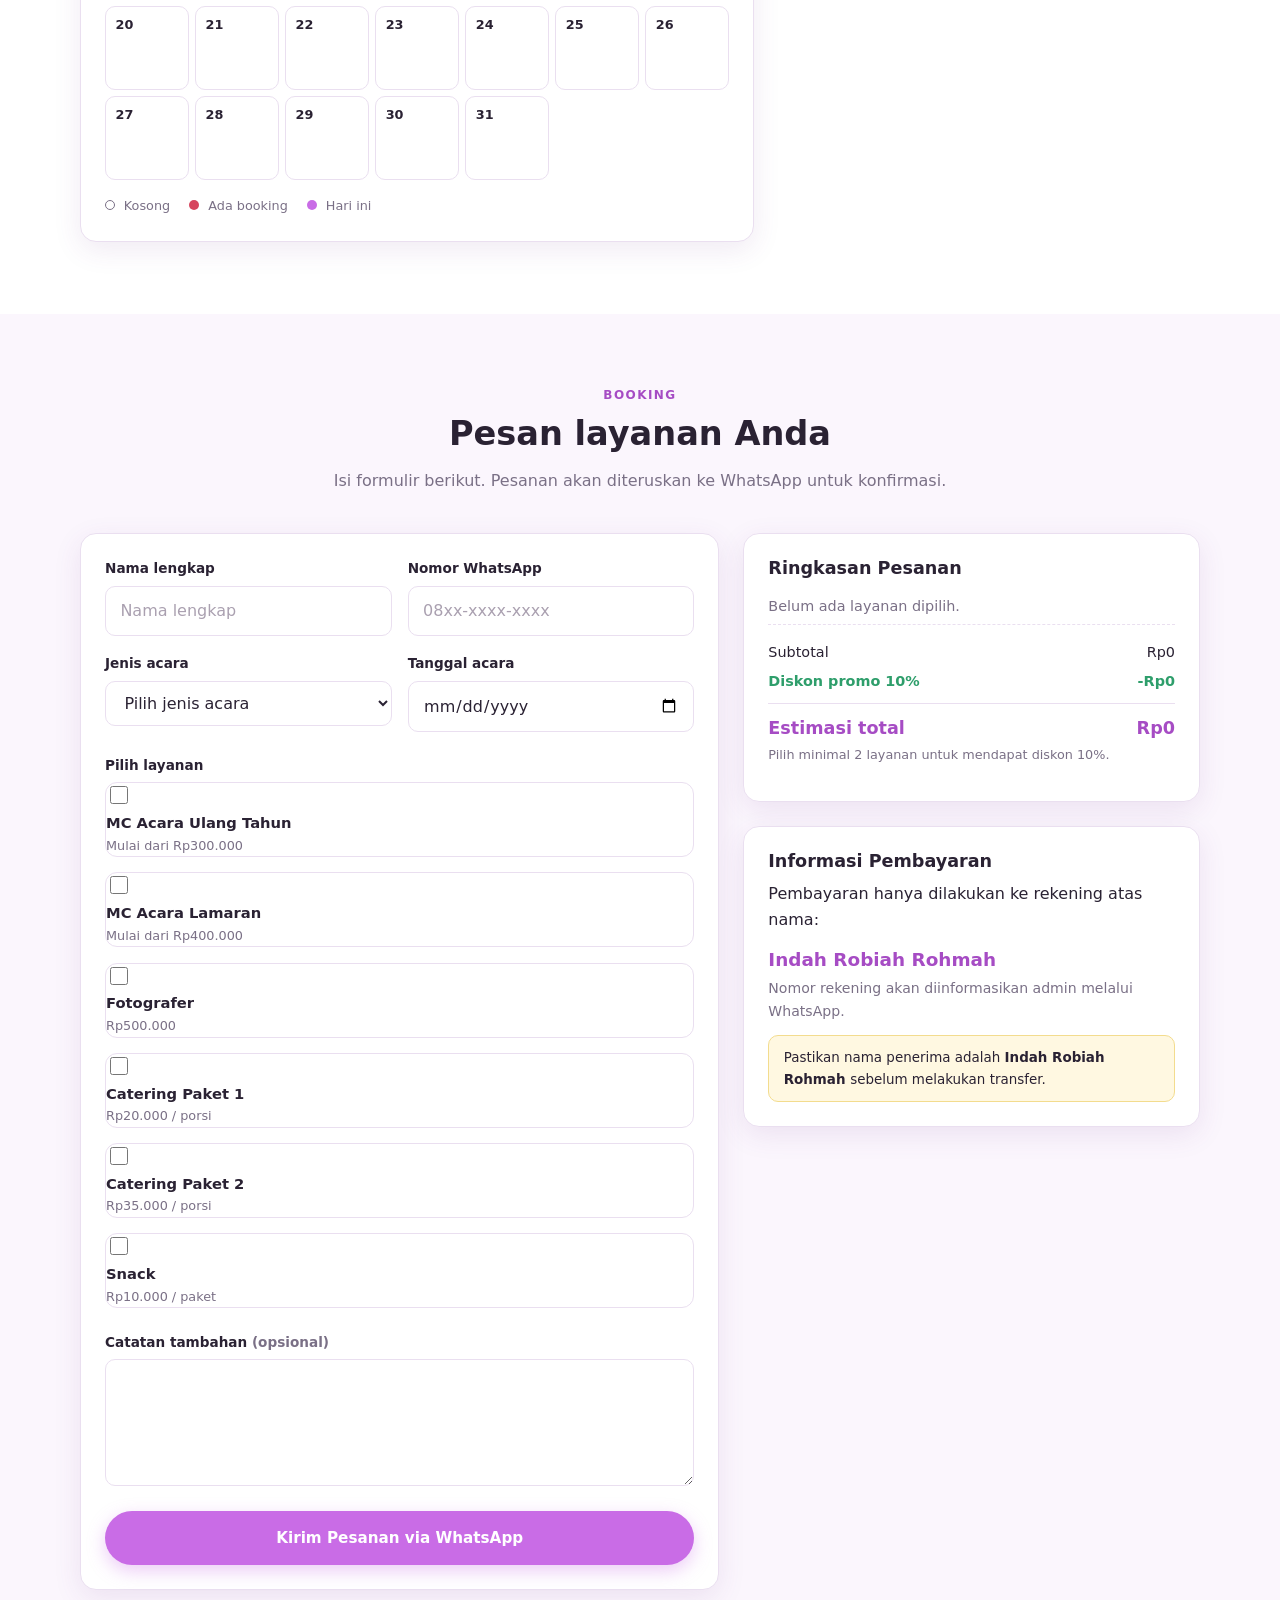
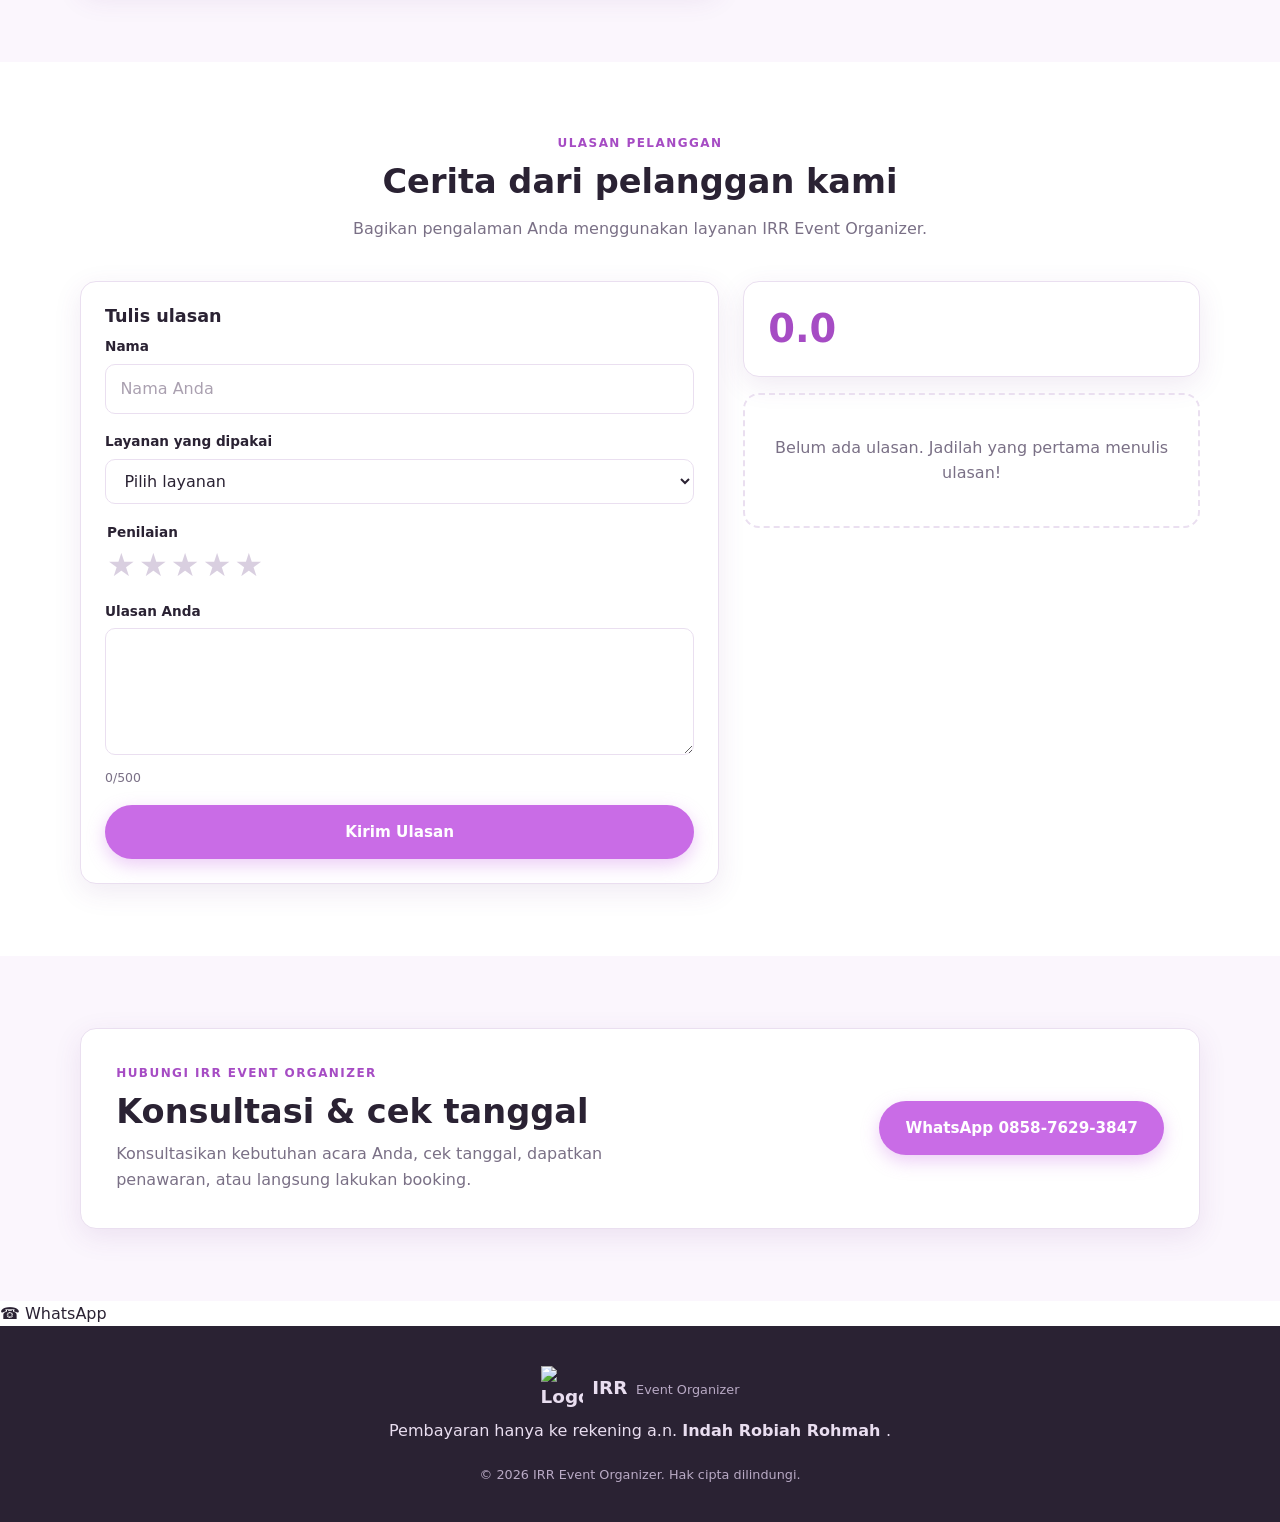
==== commit c8d8c02e: "Update index.html" ====
--- a/index.html
+++ b/index.html
@@ -1131,6 +1131,7 @@
 
   <!-- JavaScript -->
   <script src="https://cdn.jsdelivr.net/npm/@supabase/supabase-js@2"></script>
-  <script src="js/script.js"></script>
+  <script src="https://cdn.jsdelivr.net/npm/@supabase/supabase-js@2"></script>
+<script src="js/script.js"></script>
 </body>
 </html>
--- a/css/style.css
+++ b/css/style.css
@@ -1832,3 +1832,96 @@
     transition: none !important;
   }
 }
+
+/* ============================================================
+   PRODUCTION UI
+============================================================ */
+
+.irr-toast {
+  position: fixed;
+  left: 50%;
+  bottom: 28px;
+  transform: translate(-50%, 20px);
+  z-index: 9999;
+  max-width: min(92vw, 480px);
+  padding: .85rem 1.2rem;
+  border-radius: 12px;
+  background: var(--ink);
+  color: #fff;
+  box-shadow: 0 12px 35px rgba(0,0,0,.18);
+  font-size: .9rem;
+  font-weight: 500;
+  opacity: 0;
+  visibility: hidden;
+  transition: opacity .25s ease, transform .25s ease, visibility .25s;
+}
+
+.irr-toast.show {
+  opacity: 1;
+  visibility: visible;
+  transform: translate(-50%, 0);
+}
+
+.irr-toast[data-type="error"] {
+  background: var(--danger);
+}
+
+.irr-toast[data-type="success"] {
+  background: var(--ok);
+}
+
+
+/* Floating WhatsApp */
+
+#irr-floating-wa {
+  position: fixed;
+  right: 22px;
+  bottom: 22px;
+  z-index: 100;
+  width: 58px;
+  height: 58px;
+  border-radius: 50%;
+  display: grid;
+  place-items: center;
+  background: #25d366;
+  color: #fff;
+  box-shadow: 0 8px 25px rgba(0,0,0,.2);
+  font-size: 1.8rem;
+  font-weight: 700;
+  transition:
+    transform .2s ease,
+    box-shadow .2s ease;
+}
+
+#irr-floating-wa:hover {
+  transform: translateY(-4px) scale(1.04);
+  box-shadow: 0 12px 30px rgba(0,0,0,.25);
+}
+
+#irr-floating-wa span {
+  transform: rotate(-20deg);
+}
+
+
+button:disabled,
+.btn:disabled {
+  cursor: not-allowed;
+  opacity: .65;
+  transform: none !important;
+}
+
+
+@media (max-width: 560px) {
+
+  #irr-floating-wa {
+    right: 16px;
+    bottom: 16px;
+    width: 52px;
+    height: 52px;
+  }
+
+  .irr-toast {
+    bottom: 82px;
+  }
+
+}
